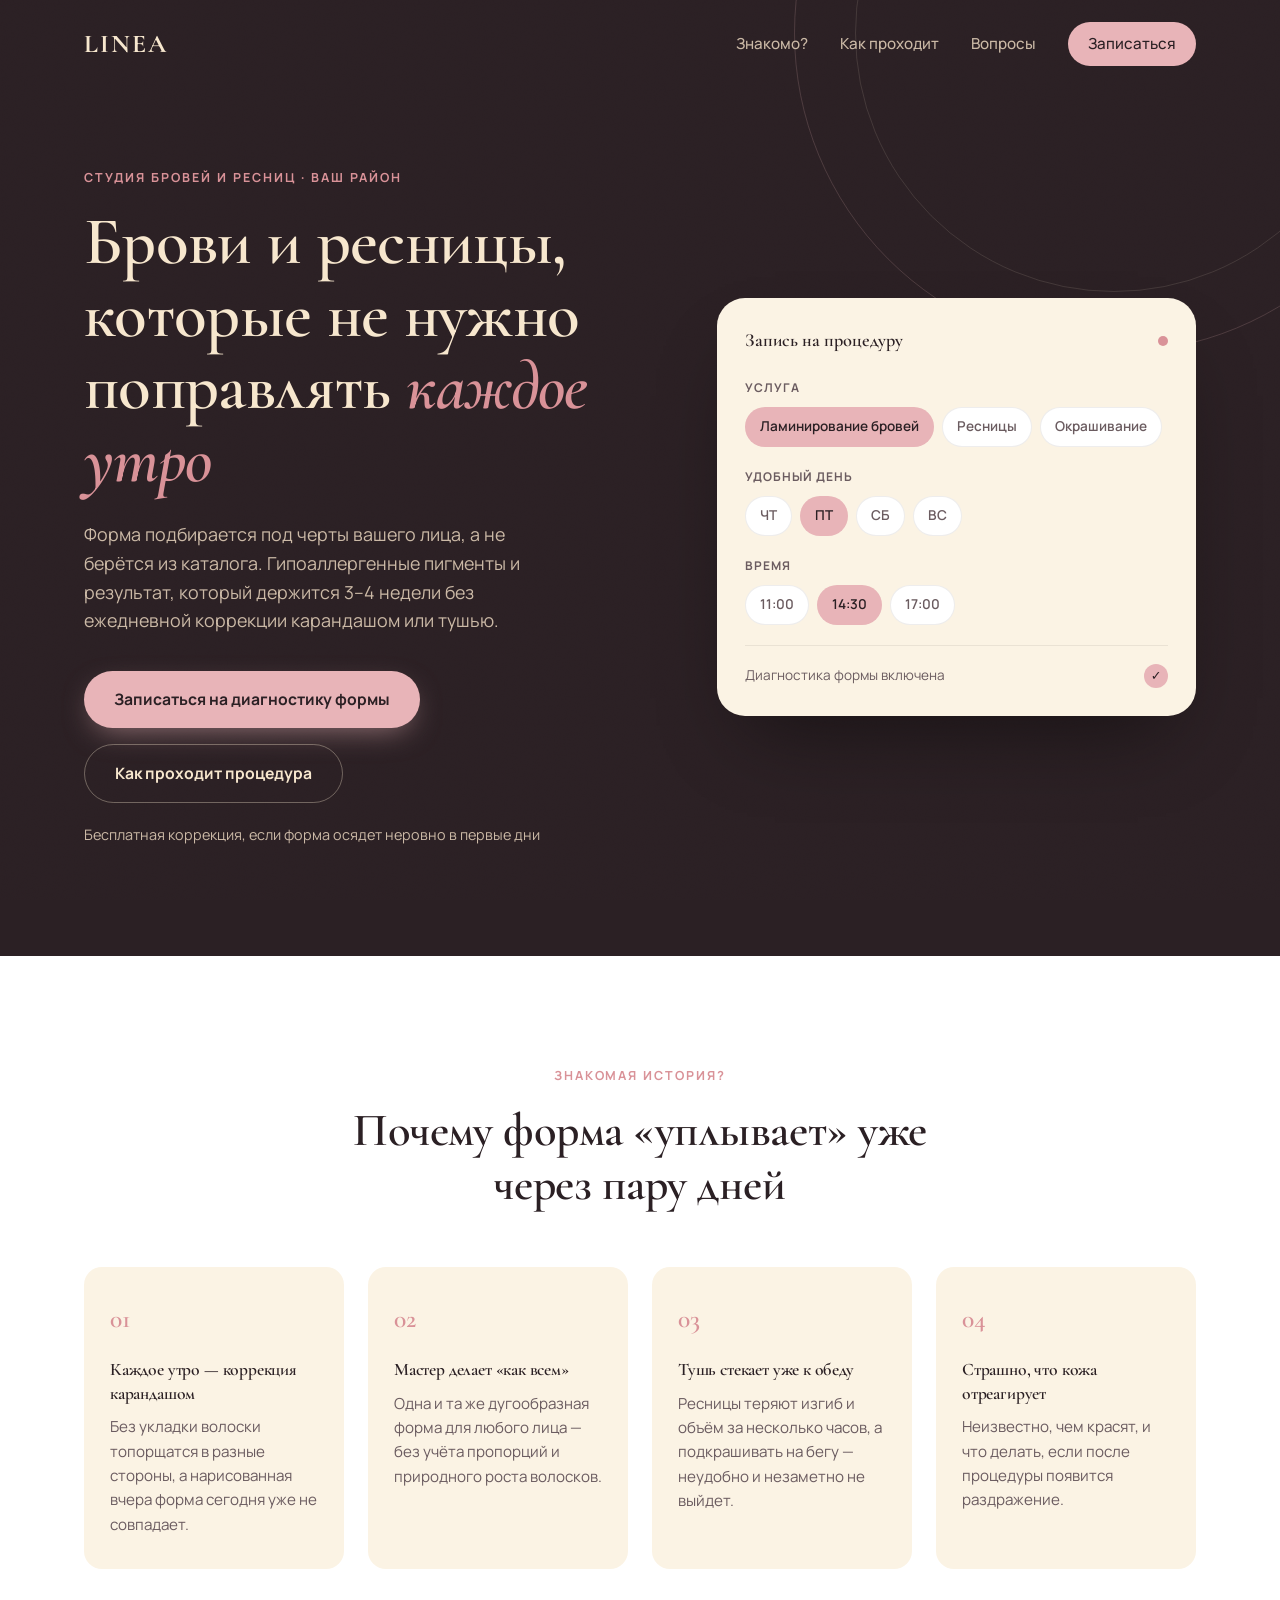
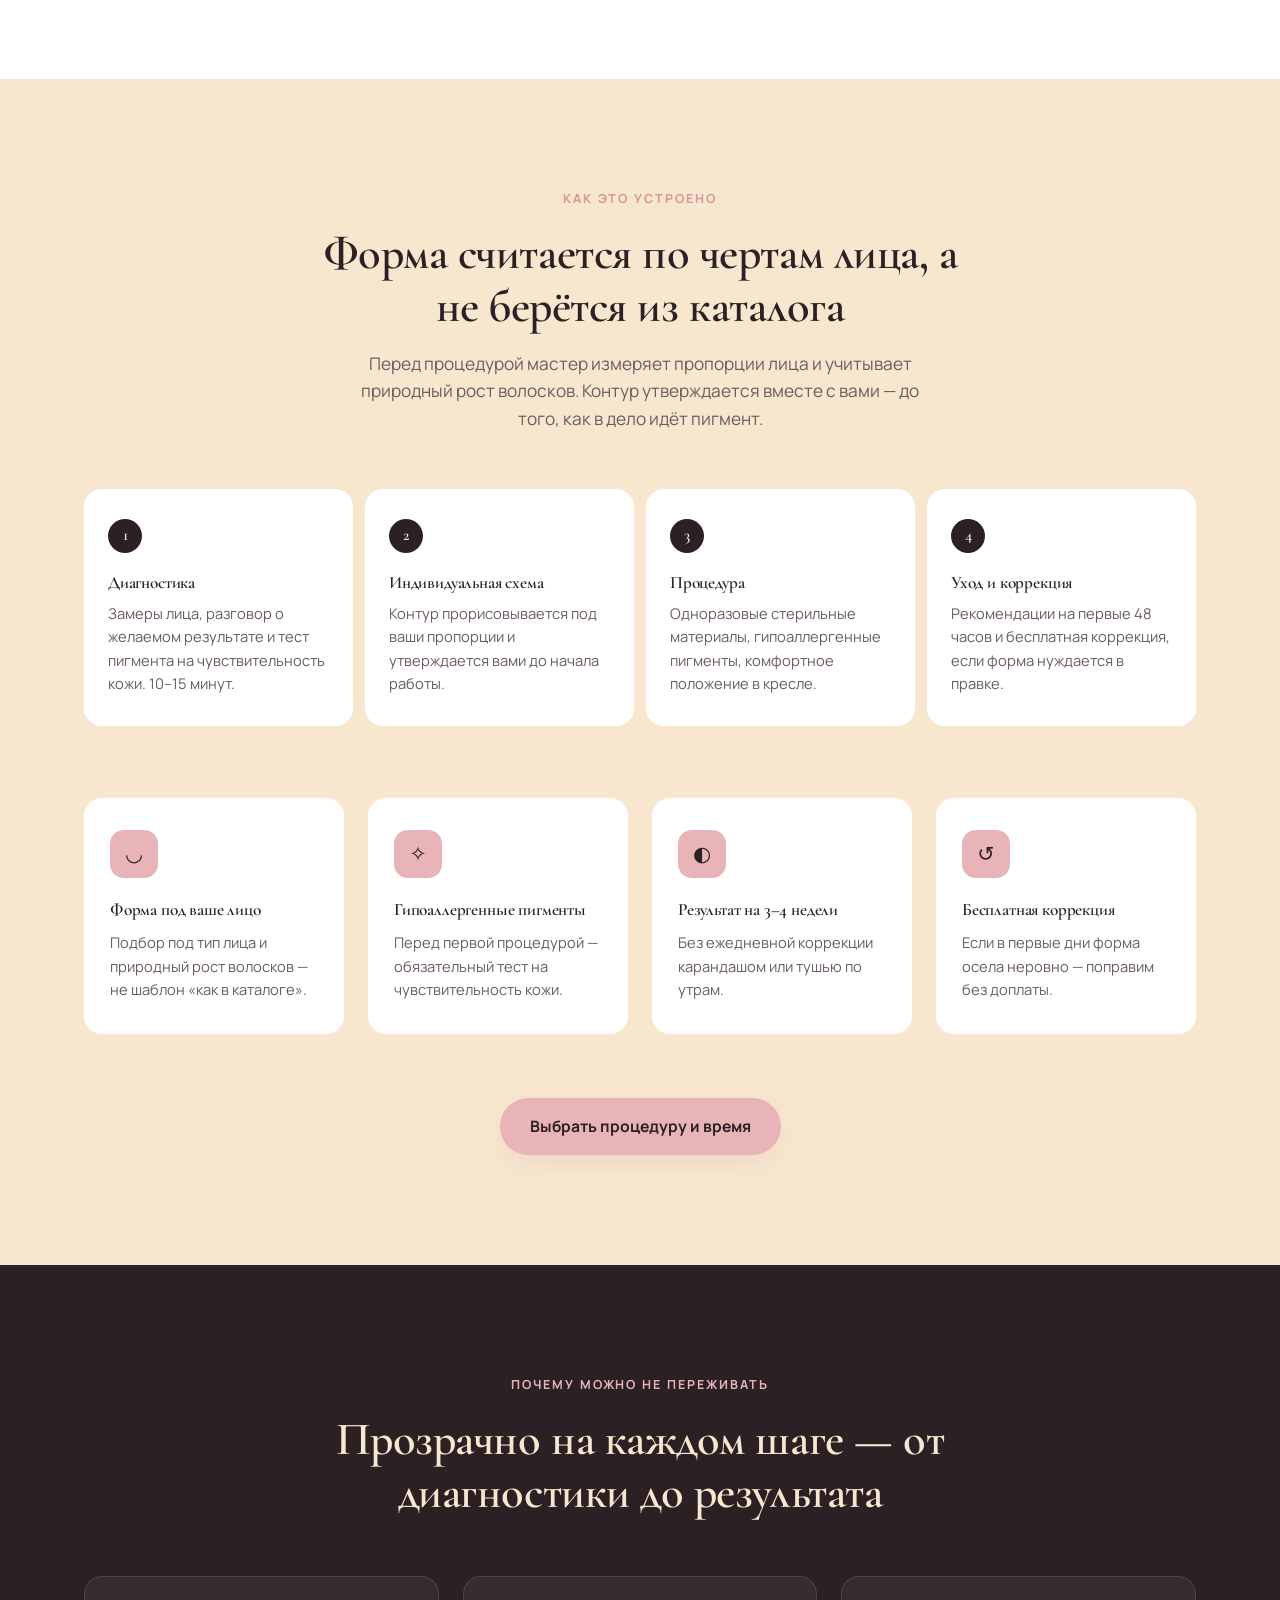
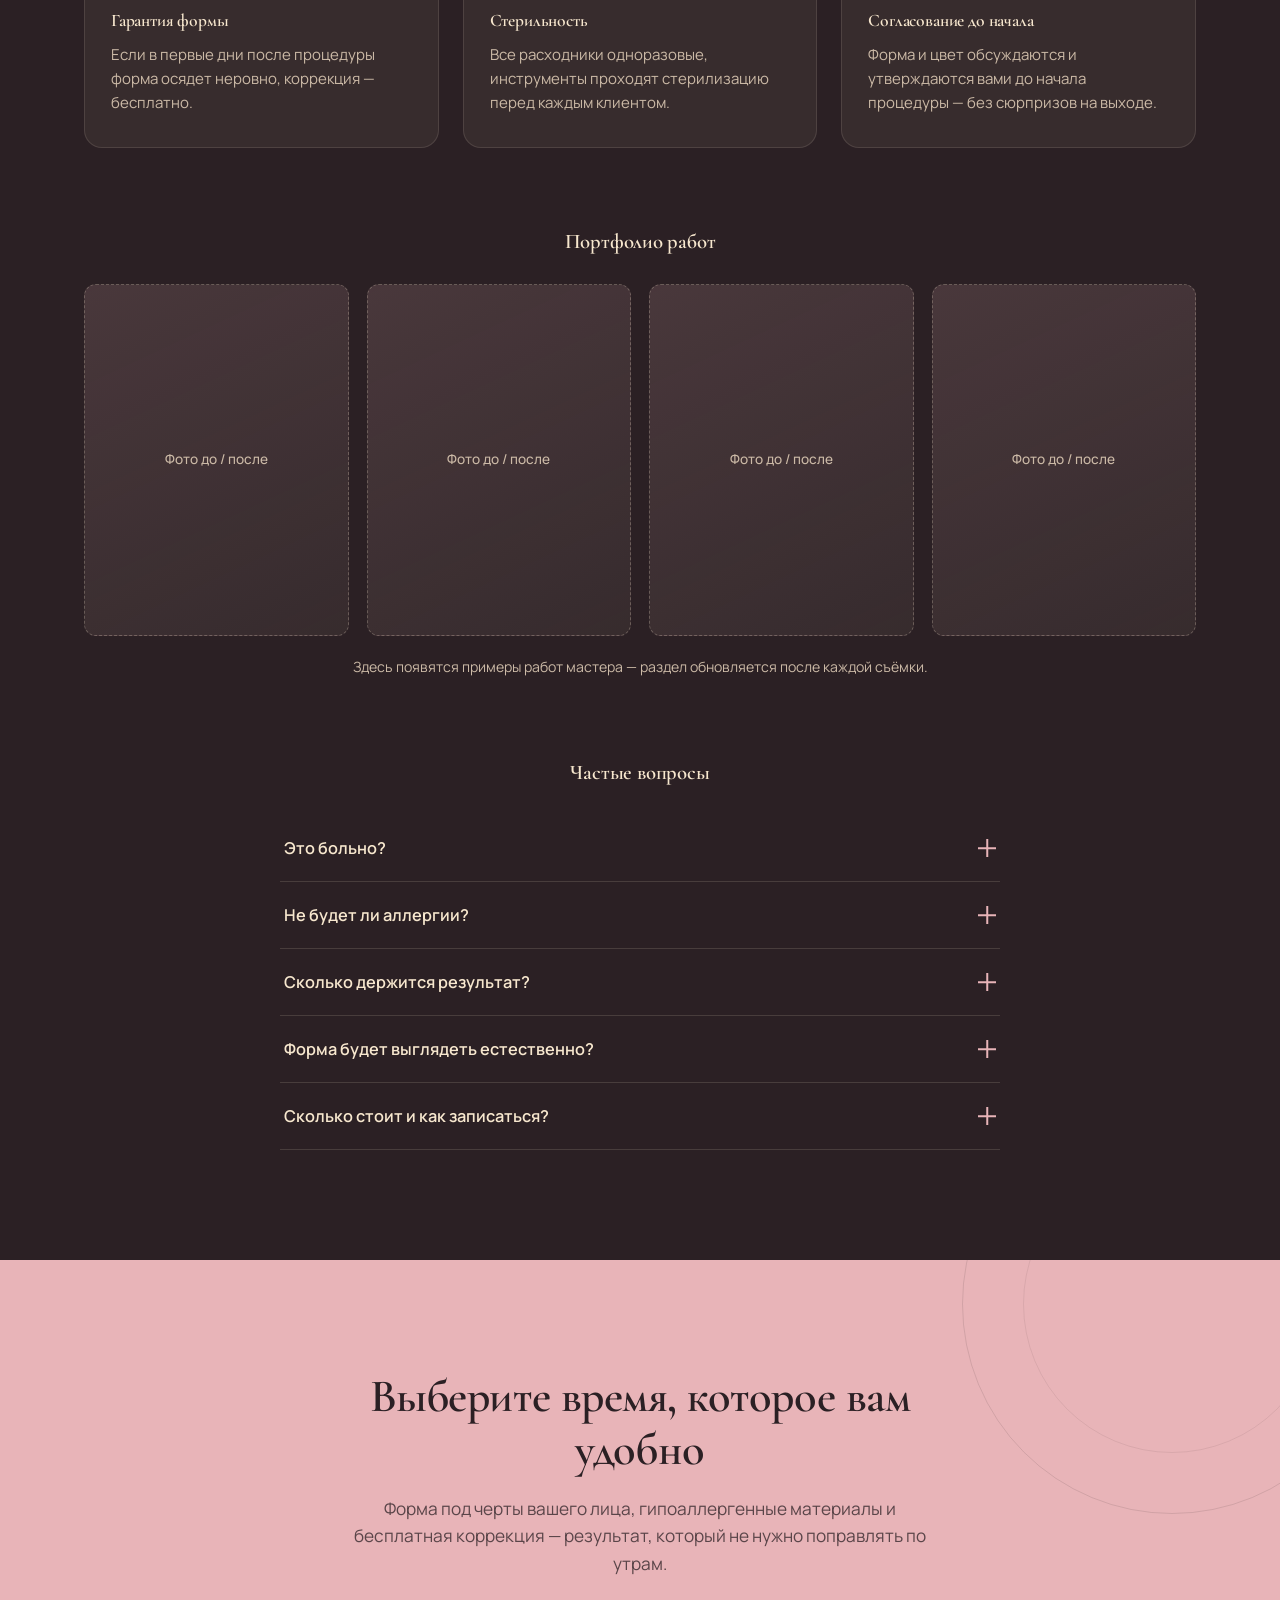
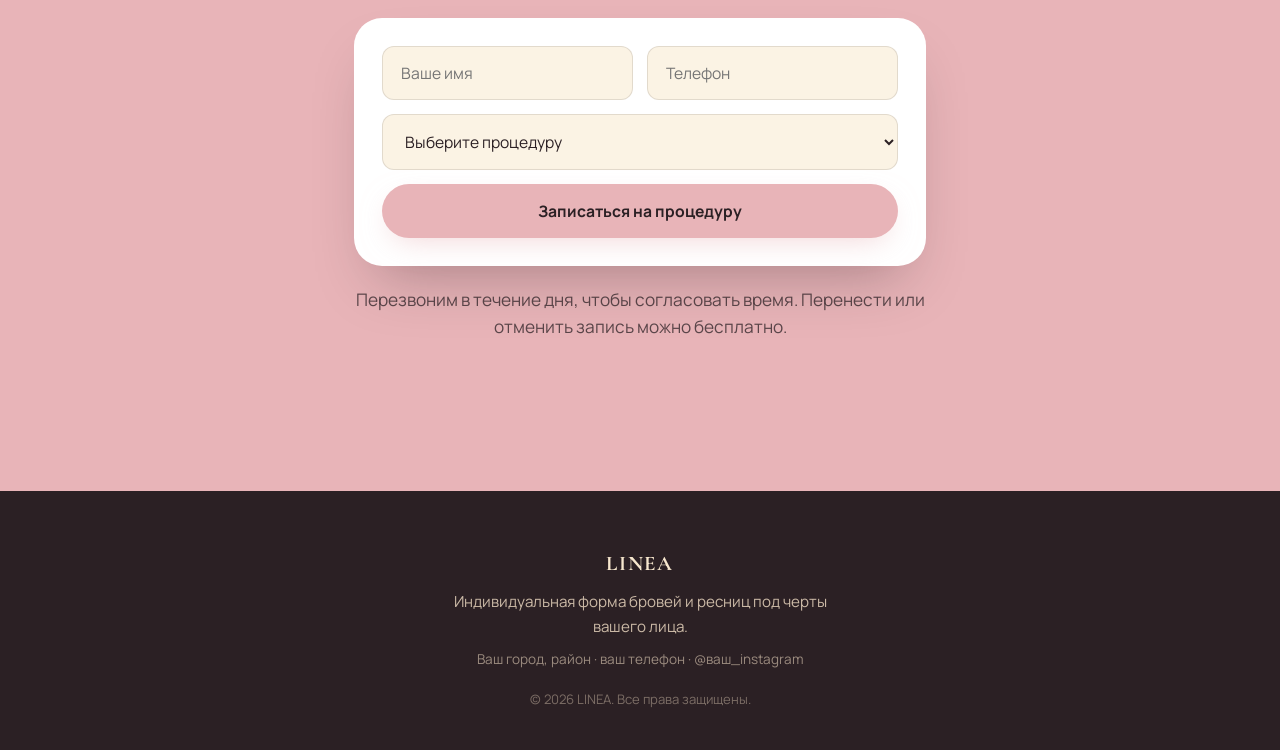
==== beauty-salon-landing/index.html @ 04c22468 "Add beauty salon (brows & lashes) landing page — LINEA Продающий одностраничник для студии оформлени" ====
<!DOCTYPE html>
<html lang="ru">
<head>
<meta charset="UTF-8">
<meta name="viewport" content="width=device-width, initial-scale=1.0">
<title>LINEA — студия бровей и ресниц</title>
<meta name="description" content="Индивидуальная форма бровей и ресниц под черты вашего лица. Гипоаллергенные пигменты, результат на 3–4 недели, бесплатная коррекция. Запись онлайн.">
<link rel="preconnect" href="https://fonts.googleapis.com">
<link rel="preconnect" href="https://fonts.gstatic.com" crossorigin>
<link href="https://fonts.googleapis.com/css2?family=Cormorant+Garamond:ital,wght@0,500;0,600;0,700;1,500&family=Manrope:wght@400;500;600;700;800&display=swap" rel="stylesheet">
<link rel="stylesheet" href="style.css">
</head>
<body>

<div class="grain" aria-hidden="true"></div>

<header class="site-header" id="top">
  <div class="container header-inner">
    <a href="#top" class="logo">LINEA</a>

    <nav class="main-nav" id="main-nav">
      <a href="#problem">Знакомо?</a>
      <a href="#solution">Как проходит</a>
      <a href="#trust">Вопросы</a>
      <a href="#cta" class="nav-cta">Записаться</a>
    </nav>

    <button class="burger" id="burger" aria-label="Открыть меню" aria-expanded="false">
      <span></span><span></span><span></span>
    </button>
  </div>
</header>

<main>

  <!-- ============ HERO ============ -->
  <section class="hero">
    <div class="hero-arc" aria-hidden="true"></div>

    <div class="container hero-inner">
      <div class="hero-copy reveal">
        <p class="kicker">Студия бровей и ресниц · ваш район</p>
        <h1>
          Брови и ресницы, которые не нужно<br class="hide-mobile">
          поправлять <span class="text-accent">каждое утро</span>
        </h1>
        <p class="hero-sub">
          Форма подбирается под черты вашего лица, а не берётся из каталога.
          Гипоаллергенные пигменты и результат, который держится 3–4 недели
          без ежедневной коррекции карандашом или тушью.
        </p>

        <div class="hero-actions">
          <a href="#cta" class="btn btn-primary">Записаться на диагностику формы</a>
          <a href="#solution" class="btn btn-ghost">Как проходит процедура</a>
        </div>

        <p class="hero-micro">Бесплатная коррекция, если форма осядет неровно в первые дни</p>
      </div>

      <div class="hero-visual reveal" style="--delay:120ms">
        <div class="booking-card">
          <div class="booking-card__head">
            <span class="booking-card__title">Запись на процедуру</span>
            <span class="booking-dot" aria-hidden="true"></span>
          </div>

          <div class="booking-field">
            <span class="booking-field__label">Услуга</span>
            <div class="booking-chips">
              <span class="chip chip--active">Ламинирование бровей</span>
              <span class="chip">Ресницы</span>
              <span class="chip">Окрашивание</span>
            </div>
          </div>

          <div class="booking-field">
            <span class="booking-field__label">Удобный день</span>
            <div class="booking-days">
              <span class="day">ЧТ</span>
              <span class="day day--active">ПТ</span>
              <span class="day">СБ</span>
              <span class="day">ВС</span>
            </div>
          </div>

          <div class="booking-field">
            <span class="booking-field__label">Время</span>
            <div class="booking-slots">
              <span class="slot">11:00</span>
              <span class="slot slot--active">14:30</span>
              <span class="slot">17:00</span>
            </div>
          </div>

          <div class="booking-card__footer">
            <span>Диагностика формы включена</span>
            <span class="booking-check">✓</span>
          </div>
        </div>
      </div>
    </div>
  </section>

  <!-- ============ PROBLEM ============ -->
  <section class="problem" id="problem">
    <div class="container">
      <p class="kicker kicker--center reveal">Знакомая история?</p>
      <h2 class="section-title section-title--center reveal">Почему форма «уплывает» уже через пару дней</h2>

      <div class="problem-grid">
        <article class="problem-card reveal">
          <span class="problem-num">01</span>
          <h3>Каждое утро — коррекция карандашом</h3>
          <p>Без укладки волоски топорщатся в разные стороны, а нарисованная вчера форма сегодня уже не совпадает.</p>
        </article>

        <article class="problem-card reveal" style="--delay:80ms">
          <span class="problem-num">02</span>
          <h3>Мастер делает «как всем»</h3>
          <p>Одна и та же дугообразная форма для любого лица — без учёта пропорций и природного роста волосков.</p>
        </article>

        <article class="problem-card reveal" style="--delay:160ms">
          <span class="problem-num">03</span>
          <h3>Тушь стекает уже к обеду</h3>
          <p>Ресницы теряют изгиб и объём за несколько часов, а подкрашивать на бегу — неудобно и незаметно не выйдет.</p>
        </article>

        <article class="problem-card reveal" style="--delay:240ms">
          <span class="problem-num">04</span>
          <h3>Страшно, что кожа отреагирует</h3>
          <p>Неизвестно, чем красят, и что делать, если после процедуры появится раздражение.</p>
        </article>
      </div>
    </div>
  </section>

  <!-- ============ SOLUTION ============ -->
  <section class="solution" id="solution">
    <div class="container">
      <p class="kicker kicker--center reveal">Как это устроено</p>
      <h2 class="section-title section-title--center reveal">Форма считается по чертам лица, а не берётся из каталога</h2>
      <p class="section-sub section-sub--center reveal">
        Перед процедурой мастер измеряет пропорции лица и учитывает природный рост волосков.
        Контур утверждается вместе с вами — до того, как в дело идёт пигмент.
      </p>

      <div class="steps reveal">
        <div class="step">
          <div class="step-num">1</div>
          <h3>Диагностика</h3>
          <p>Замеры лица, разговор о желаемом результате и тест пигмента на чувствительность кожи. 10–15 минут.</p>
        </div>
        <div class="step-line" aria-hidden="true"></div>
        <div class="step">
          <div class="step-num">2</div>
          <h3>Индивидуальная схема</h3>
          <p>Контур прорисовывается под ваши пропорции и утверждается вами до начала работы.</p>
        </div>
        <div class="step-line" aria-hidden="true"></div>
        <div class="step">
          <div class="step-num">3</div>
          <h3>Процедура</h3>
          <p>Одноразовые стерильные материалы, гипоаллергенные пигменты, комфортное положение в кресле.</p>
        </div>
        <div class="step-line" aria-hidden="true"></div>
        <div class="step">
          <div class="step-num">4</div>
          <h3>Уход и коррекция</h3>
          <p>Рекомендации на первые 48 часов и бесплатная коррекция, если форма нуждается в правке.</p>
        </div>
      </div>

      <div class="features">
        <article class="feature-card reveal">
          <div class="feature-icon" aria-hidden="true">◡</div>
          <h3>Форма под ваше лицо</h3>
          <p>Подбор под тип лица и природный рост волосков — не шаблон «как в каталоге».</p>
        </article>
        <article class="feature-card reveal" style="--delay:80ms">
          <div class="feature-icon" aria-hidden="true">✧</div>
          <h3>Гипоаллергенные пигменты</h3>
          <p>Перед первой процедурой — обязательный тест на чувствительность кожи.</p>
        </article>
        <article class="feature-card reveal" style="--delay:160ms">
          <div class="feature-icon" aria-hidden="true">◐</div>
          <h3>Результат на 3–4 недели</h3>
          <p>Без ежедневной коррекции карандашом или тушью по утрам.</p>
        </article>
        <article class="feature-card reveal" style="--delay:240ms">
          <div class="feature-icon" aria-hidden="true">↺</div>
          <h3>Бесплатная коррекция</h3>
          <p>Если в первые дни форма осела неровно — поправим без доплаты.</p>
        </article>
      </div>

      <div class="section-cta reveal">
        <a href="#cta" class="btn btn-primary">Выбрать процедуру и время</a>
      </div>
    </div>
  </section>

  <!-- ============ TRUST ============ -->
  <section class="trust" id="trust">
    <div class="container">
      <p class="kicker kicker--center reveal">Почему можно не переживать</p>
      <h2 class="section-title section-title--center reveal">Прозрачно на каждом шаге — от диагностики до результата</h2>

      <div class="principles">
        <article class="principle-card reveal">
          <h3>Гарантия формы</h3>
          <p>Если в первые дни после процедуры форма осядет неровно, коррекция — бесплатно.</p>
        </article>
        <article class="principle-card reveal" style="--delay:80ms">
          <h3>Стерильность</h3>
          <p>Все расходники одноразовые, инструменты проходят стерилизацию перед каждым клиентом.</p>
        </article>
        <article class="principle-card reveal" style="--delay:160ms">
          <h3>Согласование до начала</h3>
          <p>Форма и цвет обсуждаются и утверждаются вами до начала процедуры — без сюрпризов на выходе.</p>
        </article>
      </div>

      <div class="portfolio reveal">
        <h3 class="portfolio-title">Портфолио работ</h3>
        <div class="portfolio-grid">
          <div class="portfolio-item"><span>Фото до / после</span></div>
          <div class="portfolio-item"><span>Фото до / после</span></div>
          <div class="portfolio-item"><span>Фото до / после</span></div>
          <div class="portfolio-item"><span>Фото до / после</span></div>
        </div>
        <p class="portfolio-note">Здесь появятся примеры работ мастера — раздел обновляется после каждой съёмки.</p>
      </div>

      <div class="faq reveal">
        <h3 class="faq-title">Частые вопросы</h3>

        <div class="faq-item">
          <button class="faq-question" aria-expanded="false">
            Это больно?
            <span class="faq-toggle" aria-hidden="true"></span>
          </button>
          <div class="faq-answer">
            <p>Нет. Окрашивание и ламинирование не требуют проколов кожи — ощущается разве что лёгкое тепло состава на несколько минут.</p>
          </div>
        </div>

        <div class="faq-item">
          <button class="faq-question" aria-expanded="false">
            Не будет ли аллергии?
            <span class="faq-toggle" aria-hidden="true"></span>
          </button>
          <div class="faq-answer">
            <p>Перед первой процедурой мастер обязательно проводит тест состава на небольшом участке кожи, чтобы исключить реакцию.</p>
          </div>
        </div>

        <div class="faq-item">
          <button class="faq-question" aria-expanded="false">
            Сколько держится результат?
            <span class="faq-toggle" aria-hidden="true"></span>
          </button>
          <div class="faq-answer">
            <p>Окрашивание и ламинирование бровей или ресниц держатся 3–4 недели. Для наращивания ресниц срок обсуждается индивидуально на диагностике.</p>
          </div>
        </div>

        <div class="faq-item">
          <button class="faq-question" aria-expanded="false">
            Форма будет выглядеть естественно?
            <span class="faq-toggle" aria-hidden="true"></span>
          </button>
          <div class="faq-answer">
            <p>Да. Форма и цвет подбираются под ваши природные черты лица и рост волосков, а не по шаблону.</p>
          </div>
        </div>

        <div class="faq-item">
          <button class="faq-question" aria-expanded="false">
            Сколько стоит и как записаться?
            <span class="faq-toggle" aria-hidden="true"></span>
          </button>
          <div class="faq-answer">
            <p>Стоимость зависит от выбранной процедуры и уточняется на диагностике. Записаться можно онлайн за минуту — форма ниже.</p>
          </div>
        </div>
      </div>
    </div>
  </section>

  <!-- ============ FINAL CTA ============ -->
  <section class="final-cta" id="cta">
    <div class="hero-arc hero-arc--small" aria-hidden="true"></div>
    <div class="container final-cta__inner reveal">
      <h2>Выберите время, которое вам удобно</h2>
      <p>Форма под черты вашего лица, гипоаллергенные материалы и бесплатная коррекция — результат, который не нужно поправлять по утрам.</p>

      <form class="cta-form" id="cta-form">
        <div class="cta-form__row">
          <div class="cta-form__field">
            <label for="cta-name" class="visually-hidden">Имя</label>
            <input type="text" id="cta-name" name="name" placeholder="Ваше имя" required autocomplete="name">
          </div>
          <div class="cta-form__field">
            <label for="cta-phone" class="visually-hidden">Телефон</label>
            <input type="tel" id="cta-phone" name="phone" placeholder="Телефон" required autocomplete="tel">
          </div>
        </div>
        <div class="cta-form__field">
          <label for="cta-service" class="visually-hidden">Процедура</label>
          <select id="cta-service" name="service" required>
            <option value="" disabled selected>Выберите процедуру</option>
            <option value="brows-shape">Оформление и окрашивание бровей</option>
            <option value="brows-lam">Ламинирование бровей</option>
            <option value="lashes-lam">Ламинирование ресниц</option>
            <option value="lashes-ext">Наращивание ресниц</option>
          </select>
        </div>
        <button type="submit" class="btn btn-primary btn-block">Записаться на процедуру</button>
      </form>
      <p class="cta-note" id="cta-note">Перезвоним в течение дня, чтобы согласовать время. Перенести или отменить запись можно бесплатно.</p>
    </div>
  </section>

</main>

<footer class="site-footer">
  <div class="container footer-inner">
    <a href="#top" class="logo logo--small">LINEA</a>
    <p class="footer-tagline">Индивидуальная форма бровей и ресниц под черты вашего лица.</p>
    <p class="footer-contacts">Ваш город, район · ваш телефон · @ваш_instagram</p>
    <p class="footer-copy">© 2026 LINEA. Все права защищены.</p>
  </div>
</footer>

<script src="script.js"></script>
</body>
</html>
---- beauty-salon-landing/style.css ----
/* ==========================================================================
   LINEA — студия бровей и ресниц. Landing page styles.
   ========================================================================== */

:root {
  --choc: #2B2024;
  --choc-soft: #3a2c31;
  --beige: #F7E7CE;
  --beige-soft: #fbf3e4;
  --pink: #E8B4B8;
  --pink-deep: #d99298;
  --white: #FFFFFF;

  --text-on-dark: #F7E7CE;
  --text-on-dark-dim: #cbb9a6;
  --text-on-light: #2B2024;
  --text-on-light-dim: #6b5c60;

  --font-display: 'Cormorant Garamond', 'Georgia', serif;
  --font-body: 'Manrope', system-ui, sans-serif;

  --container: 1160px;
  --radius-lg: 28px;
  --radius-md: 18px;
  --radius-sm: 12px;

  --ease: cubic-bezier(0.16, 1, 0.3, 1);
}

* { box-sizing: border-box; }

html { scroll-behavior: smooth; }

body {
  margin: 0;
  background: var(--white);
  color: var(--text-on-light);
  font-family: var(--font-body);
  line-height: 1.6;
  -webkit-font-smoothing: antialiased;
  overflow-x: hidden;
}

img { max-width: 100%; display: block; }

.container {
  max-width: var(--container);
  margin: 0 auto;
  padding: 0 24px;
}

.visually-hidden {
  position: absolute;
  width: 1px; height: 1px;
  overflow: hidden;
  clip: rect(0 0 0 0);
  white-space: nowrap;
}

.hide-mobile { display: inline; }

.grain {
  position: fixed;
  inset: 0;
  pointer-events: none;
  z-index: 1;
  opacity: 0.03;
  mix-blend-mode: overlay;
  background-image: url("data:image/svg+xml,%3Csvg xmlns='http://www.w3.org/2000/svg' width='120' height='120'%3E%3Cfilter id='n'%3E%3CfeTurbulence type='fractalNoise' baseFrequency='0.9' numOctaves='2' stitchTiles='stitch'/%3E%3C/filter%3E%3Crect width='100%25' height='100%25' filter='url(%23n)'/%3E%3C/svg%3E");
}

/* ---------- typography ---------- */

h1, h2, h3 {
  font-family: var(--font-display);
  font-weight: 600;
  letter-spacing: -0.01em;
  margin: 0;
}

h1 { font-size: clamp(2.6rem, 5.4vw, 4.2rem); line-height: 1.08; font-weight: 600; }
h2 { font-size: clamp(2rem, 3.8vw, 2.9rem); line-height: 1.15; }
h3 { font-size: 1.3rem; line-height: 1.35; font-weight: 600; }

p { margin: 0; }

.text-accent { color: var(--pink-deep); font-style: italic; }

.kicker {
  font-family: var(--font-body);
  font-size: 0.78rem;
  font-weight: 700;
  letter-spacing: 0.16em;
  text-transform: uppercase;
  color: var(--pink-deep);
  margin: 0 0 18px;
}

.kicker--center { text-align: center; }

.section-title {
  max-width: 720px;
  margin-bottom: 16px;
}

.section-title--center { max-width: 680px; margin-left: auto; margin-right: auto; text-align: center; }

.section-sub {
  max-width: 600px;
  font-size: 1.08rem;
  color: var(--text-on-light-dim);
  margin-bottom: 56px;
}

.section-sub--center { margin-left: auto; margin-right: auto; text-align: center; }

/* ---------- buttons ---------- */

.btn {
  display: inline-flex;
  align-items: center;
  justify-content: center;
  gap: 8px;
  padding: 16px 30px;
  border-radius: 999px;
  font-family: var(--font-body);
  font-weight: 700;
  font-size: 0.98rem;
  text-decoration: none;
  border: none;
  cursor: pointer;
  transition: transform 0.25s var(--ease), box-shadow 0.25s var(--ease), background 0.25s var(--ease);
}

.btn-primary {
  background: var(--pink);
  color: var(--choc);
  box-shadow: 0 10px 30px -10px rgba(232, 180, 184, 0.6);
}

.btn-primary:hover {
  background: var(--pink-deep);
  transform: translateY(-2px);
  box-shadow: 0 16px 34px -12px rgba(232, 180, 184, 0.75);
}

.btn-ghost {
  background: transparent;
  color: var(--text-on-dark);
  border: 1.5px solid rgba(247, 231, 206, 0.35);
}

.btn-ghost:hover {
  border-color: rgba(247, 231, 206, 0.7);
  transform: translateY(-2px);
}

.btn-block { width: 100%; }

/* ---------- header ---------- */

.site-header {
  position: fixed;
  top: 0; left: 0; right: 0;
  z-index: 50;
  padding: 22px 0;
  transition: background 0.3s var(--ease), padding 0.3s var(--ease), box-shadow 0.3s var(--ease);
}

.site-header.is-scrolled {
  padding: 14px 0;
  background: rgba(43, 32, 36, 0.92);
  backdrop-filter: blur(10px);
  box-shadow: 0 8px 24px -12px rgba(0,0,0,0.35);
}

.header-inner {
  display: flex;
  align-items: center;
  justify-content: space-between;
}

.logo {
  font-family: var(--font-display);
  font-size: 1.6rem;
  font-weight: 700;
  letter-spacing: 0.08em;
  color: var(--text-on-dark);
  text-decoration: none;
}

.logo--small { color: var(--text-on-dark); font-size: 1.3rem; }

.main-nav {
  display: flex;
  align-items: center;
  gap: 32px;
}

.main-nav a {
  color: var(--text-on-dark-dim);
  text-decoration: none;
  font-size: 0.95rem;
  font-weight: 500;
  transition: color 0.2s var(--ease);
}

.main-nav a:hover { color: var(--text-on-dark); }

.nav-cta {
  padding: 10px 20px;
  border-radius: 999px;
  background: var(--pink);
  color: var(--choc) !important;
  font-weight: 700;
}

.nav-cta:hover { background: var(--pink-deep); }

.burger {
  display: none;
  flex-direction: column;
  gap: 5px;
  background: none;
  border: none;
  cursor: pointer;
  padding: 8px;
}

.burger span {
  width: 22px;
  height: 2px;
  background: var(--text-on-dark);
  transition: transform 0.25s var(--ease), opacity 0.25s var(--ease);
}

/* ---------- hero ---------- */

.hero {
  position: relative;
  background: var(--choc);
  color: var(--text-on-dark);
  padding: 168px 0 110px;
  overflow: hidden;
}

.hero-arc {
  position: absolute;
  top: -30%;
  right: -12%;
  width: 640px;
  height: 640px;
  border-radius: 50%;
  border: 1px solid rgba(232, 180, 184, 0.18);
  pointer-events: none;
}

.hero-arc::before {
  content: '';
  position: absolute;
  inset: 60px;
  border-radius: 50%;
  border: 1px solid rgba(247, 231, 206, 0.12);
}

.hero-arc--small {
  width: 420px;
  height: 420px;
  top: -20%;
  right: -8%;
}

.hero-inner {
  display: grid;
  grid-template-columns: 1.1fr 0.9fr;
  gap: 48px;
  align-items: center;
  position: relative;
  z-index: 2;
}

.hero-sub {
  margin: 24px 0 36px;
  font-size: 1.12rem;
  color: var(--text-on-dark-dim);
  max-width: 480px;
}

.hero-actions {
  display: flex;
  flex-wrap: wrap;
  gap: 16px;
  margin-bottom: 20px;
}

.hero-micro {
  font-size: 0.9rem;
  color: var(--text-on-dark-dim);
}

/* booking card mock */

.booking-card {
  background: var(--beige-soft);
  border-radius: var(--radius-lg);
  padding: 28px;
  box-shadow: 0 40px 80px -30px rgba(0,0,0,0.45);
  color: var(--text-on-light);
}

.booking-card__head {
  display: flex;
  align-items: center;
  justify-content: space-between;
  margin-bottom: 22px;
}

.booking-card__title {
  font-family: var(--font-display);
  font-size: 1.15rem;
  font-weight: 600;
}

.booking-dot {
  width: 10px;
  height: 10px;
  border-radius: 50%;
  background: var(--pink-deep);
}

.booking-field { margin-bottom: 20px; }
.booking-field:last-of-type { margin-bottom: 24px; }

.booking-field__label {
  display: block;
  font-size: 0.75rem;
  font-weight: 700;
  letter-spacing: 0.08em;
  text-transform: uppercase;
  color: var(--text-on-light-dim);
  margin-bottom: 10px;
}

.booking-chips, .booking-days, .booking-slots {
  display: flex;
  gap: 8px;
  flex-wrap: wrap;
}

.chip, .day, .slot {
  padding: 8px 14px;
  border-radius: 999px;
  background: var(--white);
  font-size: 0.85rem;
  font-weight: 600;
  color: var(--text-on-light-dim);
  border: 1px solid rgba(43,32,36,0.08);
}

.chip--active, .day--active, .slot--active {
  background: var(--pink);
  color: var(--choc);
  border-color: transparent;
}

.day, .slot { min-width: 46px; text-align: center; }

.booking-card__footer {
  display: flex;
  align-items: center;
  justify-content: space-between;
  padding-top: 18px;
  border-top: 1px solid rgba(43,32,36,0.08);
  font-size: 0.85rem;
  color: var(--text-on-light-dim);
}

.booking-check {
  width: 24px;
  height: 24px;
  border-radius: 50%;
  background: var(--pink);
  color: var(--choc);
  display: inline-flex;
  align-items: center;
  justify-content: center;
  font-size: 0.8rem;
  font-weight: 700;
}

/* ---------- problem ---------- */

.problem {
  background: var(--white);
  padding: 110px 0;
}

.problem-grid {
  display: grid;
  grid-template-columns: repeat(4, 1fr);
  gap: 24px;
  margin-top: 56px;
}

.problem-card {
  background: var(--beige-soft);
  border-radius: var(--radius-md);
  padding: 32px 26px;
}

.problem-num {
  display: block;
  font-family: var(--font-display);
  font-size: 1.6rem;
  font-weight: 600;
  color: var(--pink-deep);
  margin-bottom: 18px;
}

.problem-card h3 { margin-bottom: 10px; font-size: 1.1rem; }
.problem-card p { color: var(--text-on-light-dim); font-size: 0.95rem; }

/* ---------- solution ---------- */

.solution {
  background: var(--beige);
  padding: 110px 0;
}

.steps {
  display: grid;
  grid-template-columns: repeat(4, 1fr);
  gap: 12px;
  margin: 56px 0 72px;
  position: relative;
}

.step {
  background: var(--white);
  border-radius: var(--radius-md);
  padding: 30px 24px;
  position: relative;
}

.step-num {
  width: 34px;
  height: 34px;
  border-radius: 50%;
  background: var(--choc);
  color: var(--beige);
  display: inline-flex;
  align-items: center;
  justify-content: center;
  font-family: var(--font-display);
  font-weight: 600;
  font-size: 1rem;
  margin-bottom: 18px;
}

.step h3 { margin-bottom: 8px; font-size: 1.08rem; }
.step p { color: var(--text-on-light-dim); font-size: 0.92rem; }

.step-line { display: none; }

.features {
  display: grid;
  grid-template-columns: repeat(4, 1fr);
  gap: 24px;
}

.feature-card {
  background: var(--white);
  border-radius: var(--radius-md);
  padding: 32px 26px;
  transition: transform 0.25s var(--ease), box-shadow 0.25s var(--ease);
}

.feature-card:hover {
  transform: translateY(-4px);
  box-shadow: 0 20px 40px -20px rgba(43,32,36,0.25);
}

.feature-icon {
  width: 48px;
  height: 48px;
  border-radius: 14px;
  background: var(--pink);
  color: var(--choc);
  display: flex;
  align-items: center;
  justify-content: center;
  font-size: 1.3rem;
  margin-bottom: 20px;
}

.feature-card h3 { margin-bottom: 10px; font-size: 1.08rem; }
.feature-card p { color: var(--text-on-light-dim); font-size: 0.92rem; }

.section-cta {
  text-align: center;
  margin-top: 64px;
}

/* ---------- trust ---------- */

.trust {
  background: var(--choc);
  color: var(--text-on-dark);
  padding: 110px 0;
}

.trust .kicker { color: var(--pink); }
.trust .section-title { color: var(--text-on-dark); }

.principles {
  display: grid;
  grid-template-columns: repeat(3, 1fr);
  gap: 24px;
  margin: 56px 0 80px;
}

.principle-card {
  background: rgba(247, 231, 206, 0.06);
  border: 1px solid rgba(247, 231, 206, 0.12);
  border-radius: var(--radius-md);
  padding: 32px 26px;
}

.principle-card h3 { color: var(--beige); margin-bottom: 10px; font-size: 1.1rem; }
.principle-card p { color: var(--text-on-dark-dim); font-size: 0.94rem; }

.portfolio { margin-bottom: 80px; }

.portfolio-title {
  color: var(--beige);
  text-align: center;
  margin-bottom: 28px;
}

.portfolio-grid {
  display: grid;
  grid-template-columns: repeat(4, 1fr);
  gap: 18px;
}

.portfolio-item {
  aspect-ratio: 3 / 4;
  border-radius: var(--radius-sm);
  background: linear-gradient(155deg, rgba(232,180,184,0.16), rgba(247,231,206,0.06));
  border: 1px dashed rgba(247, 231, 206, 0.25);
  display: flex;
  align-items: center;
  justify-content: center;
  text-align: center;
  padding: 16px;
}

.portfolio-item span {
  font-size: 0.85rem;
  color: var(--text-on-dark-dim);
  font-weight: 500;
}

.portfolio-note {
  text-align: center;
  margin-top: 20px;
  font-size: 0.88rem;
  color: var(--text-on-dark-dim);
}

.faq-title {
  text-align: center;
  color: var(--beige);
  margin-bottom: 28px;
}

.faq { max-width: 720px; margin: 0 auto; }

.faq-item {
  border-bottom: 1px solid rgba(247, 231, 206, 0.14);
}

.faq-question {
  width: 100%;
  display: flex;
  align-items: center;
  justify-content: space-between;
  gap: 16px;
  background: none;
  border: none;
  color: var(--text-on-dark);
  font-family: var(--font-body);
  font-size: 1.02rem;
  font-weight: 600;
  text-align: left;
  padding: 22px 4px;
  cursor: pointer;
}

.faq-toggle {
  position: relative;
  width: 18px;
  height: 18px;
  flex-shrink: 0;
}

.faq-toggle::before, .faq-toggle::after {
  content: '';
  position: absolute;
  background: var(--pink);
  transition: transform 0.25s var(--ease);
}

.faq-toggle::before { width: 100%; height: 1.5px; top: 50%; left: 0; transform: translateY(-50%); }
.faq-toggle::after { width: 1.5px; height: 100%; left: 50%; top: 0; transform: translateX(-50%); }

.faq-question[aria-expanded="true"] .faq-toggle::after { transform: translateX(-50%) rotate(90deg); opacity: 0; }

.faq-answer {
  max-height: 0;
  overflow: hidden;
  transition: max-height 0.3s var(--ease);
}

.faq-answer p {
  padding: 0 4px 22px;
  color: var(--text-on-dark-dim);
  font-size: 0.96rem;
  max-width: 620px;
}

/* ---------- final cta ---------- */

.final-cta {
  position: relative;
  background: var(--pink);
  color: var(--choc);
  padding: 110px 0;
  overflow: hidden;
}

.final-cta .hero-arc {
  border-color: rgba(43, 32, 36, 0.12);
}

.final-cta .hero-arc::before {
  border-color: rgba(43, 32, 36, 0.08);
}

.final-cta__inner {
  position: relative;
  z-index: 2;
  max-width: 620px;
  margin: 0 auto;
  text-align: center;
}

.final-cta h2 { margin-bottom: 18px; }

.final-cta p {
  color: rgba(43, 32, 36, 0.75);
  font-size: 1.08rem;
  margin-bottom: 40px;
}

.cta-form {
  display: flex;
  flex-direction: column;
  gap: 14px;
  background: var(--white);
  border-radius: var(--radius-lg);
  padding: 28px;
  box-shadow: 0 30px 60px -24px rgba(43,32,36,0.35);
  text-align: left;
}

.cta-form__row {
  display: grid;
  grid-template-columns: 1fr 1fr;
  gap: 14px;
}

.cta-form input, .cta-form select {
  width: 100%;
  padding: 15px 18px;
  border-radius: var(--radius-sm);
  border: 1.5px solid rgba(43,32,36,0.12);
  background: var(--beige-soft);
  font-family: var(--font-body);
  font-size: 0.98rem;
  color: var(--text-on-light);
  transition: border-color 0.2s var(--ease);
}

.cta-form input:focus, .cta-form select:focus {
  outline: none;
  border-color: var(--pink-deep);
}

.cta-note {
  margin-top: 20px;
  font-size: 0.88rem;
  color: rgba(43, 32, 36, 0.65);
}

/* ---------- footer ---------- */

.site-footer {
  background: var(--choc);
  color: var(--text-on-dark-dim);
  padding: 56px 0 40px;
}

.footer-inner {
  text-align: center;
  display: flex;
  flex-direction: column;
  align-items: center;
  gap: 10px;
}

.footer-tagline { max-width: 380px; font-size: 0.95rem; }
.footer-contacts { font-size: 0.85rem; opacity: 0.7; }
.footer-copy { font-size: 0.82rem; opacity: 0.5; margin-top: 8px; }

/* ---------- reveal animation ---------- */

.reveal {
  opacity: 0;
  transform: translateY(24px);
  transition: opacity 0.7s var(--ease), transform 0.7s var(--ease);
  transition-delay: var(--delay, 0ms);
}

.reveal.is-visible {
  opacity: 1;
  transform: translateY(0);
}

/* ---------- responsive ---------- */

@media (max-width: 980px) {
  .hero-inner { grid-template-columns: 1fr; }
  .hero-visual { order: -1; }
  .problem-grid, .features, .steps { grid-template-columns: repeat(2, 1fr); }
  .principles { grid-template-columns: 1fr; }
  .portfolio-grid { grid-template-columns: repeat(2, 1fr); }
}

@media (max-width: 720px) {
  .hide-mobile { display: none; }

  .main-nav {
    position: fixed;
    top: 0; right: 0;
    height: 100vh;
    width: min(78vw, 320px);
    background: var(--choc);
    flex-direction: column;
    justify-content: center;
    align-items: flex-start;
    gap: 28px;
    padding: 40px;
    transform: translateX(100%);
    transition: transform 0.3s var(--ease);
    z-index: 40;
  }

  .main-nav.is-open { transform: translateX(0); }

  .burger { display: flex; }
  .burger.is-open span:nth-child(1) { transform: translateY(7px) rotate(45deg); }
  .burger.is-open span:nth-child(2) { opacity: 0; }
  .burger.is-open span:nth-child(3) { transform: translateY(-7px) rotate(-45deg); }

  .hero { padding: 140px 0 80px; }
  .problem, .solution, .trust, .final-cta { padding: 80px 0; }
  .problem-grid, .features, .steps, .portfolio-grid { grid-template-columns: 1fr; }
  .cta-form__row { grid-template-columns: 1fr; }
}
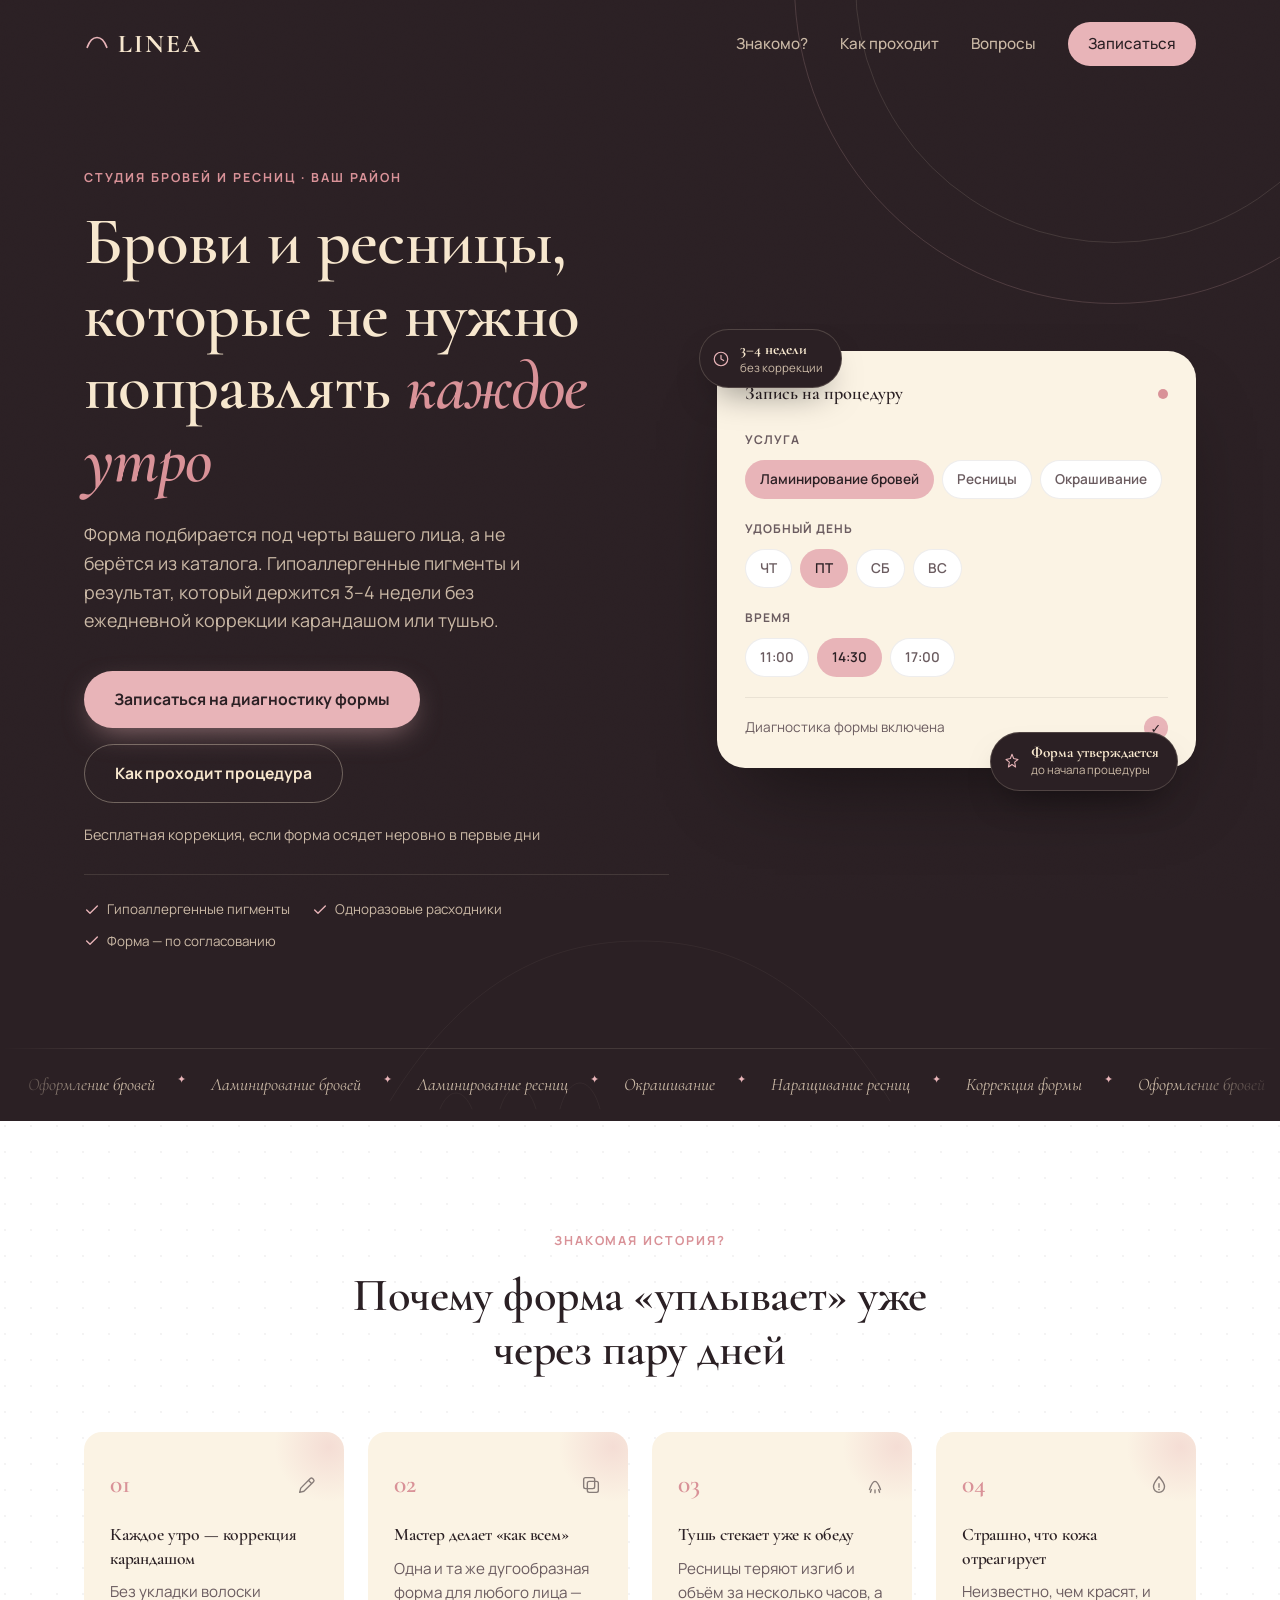
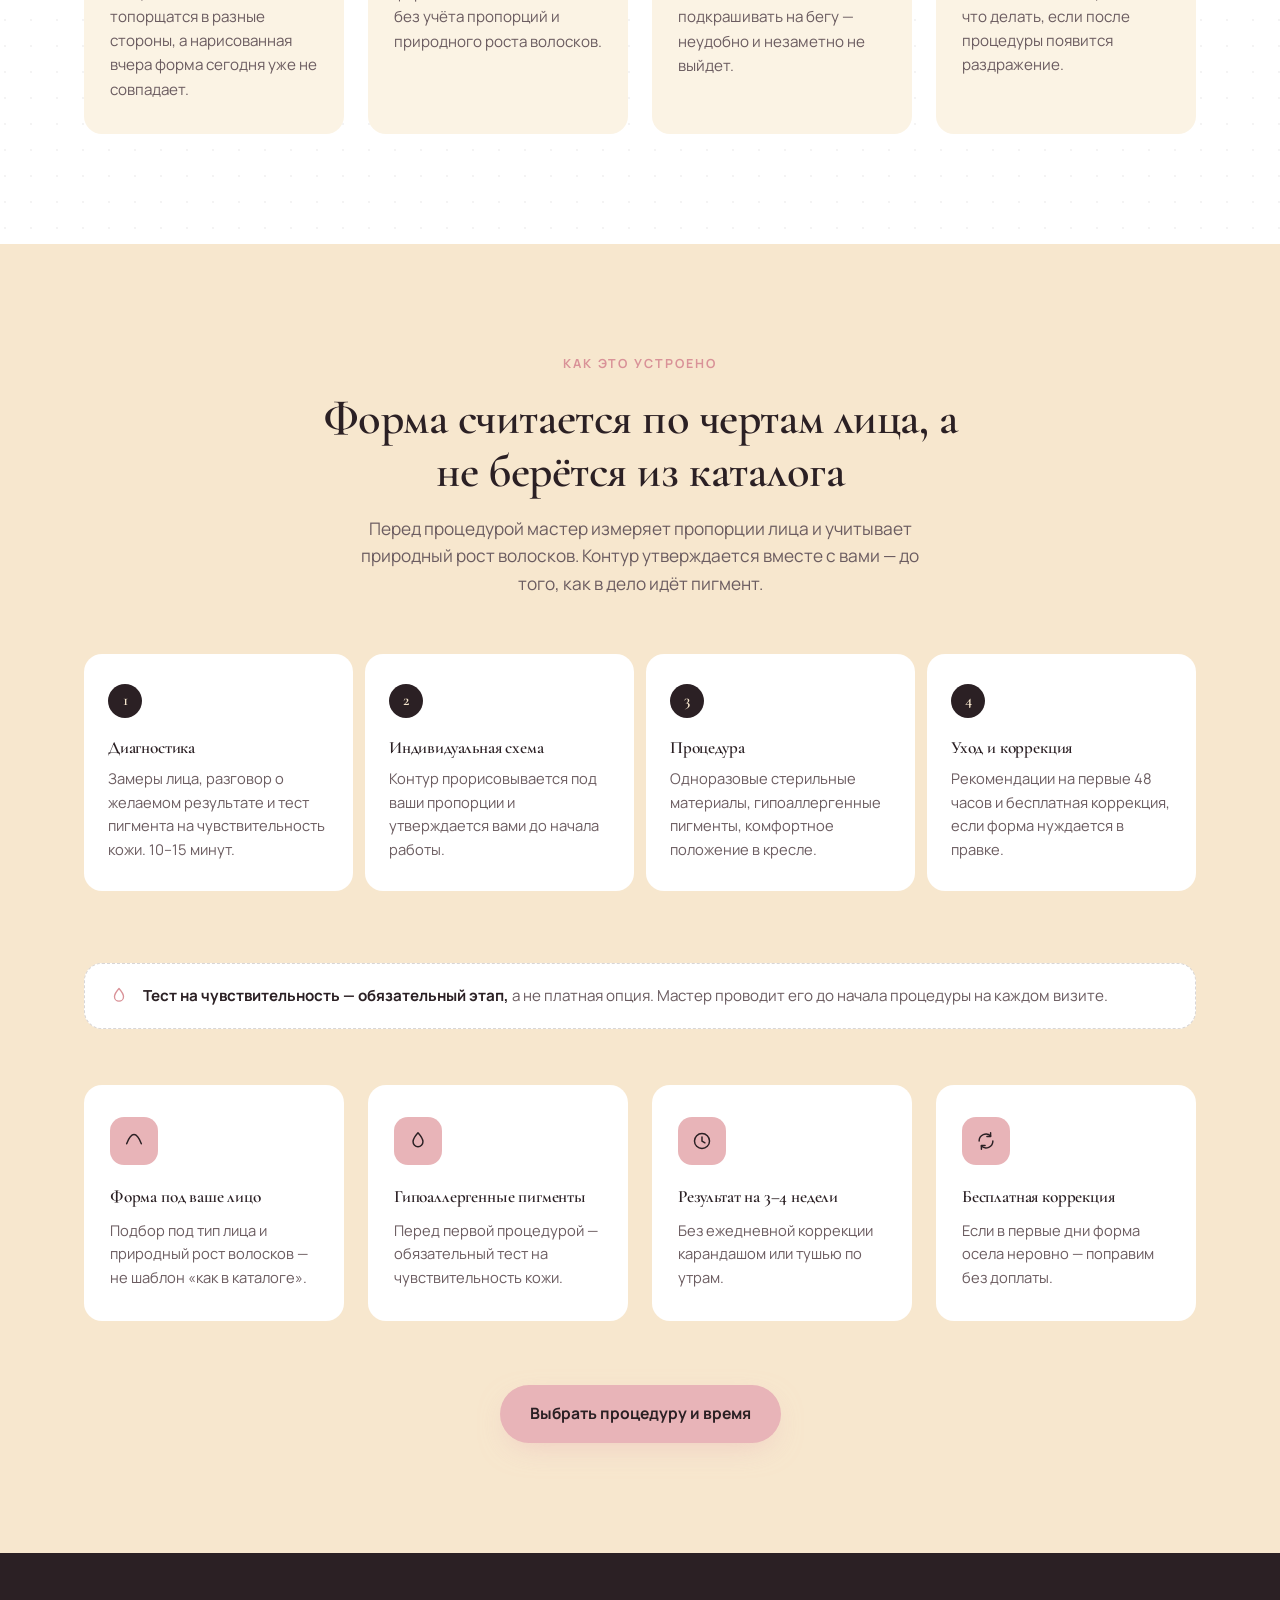
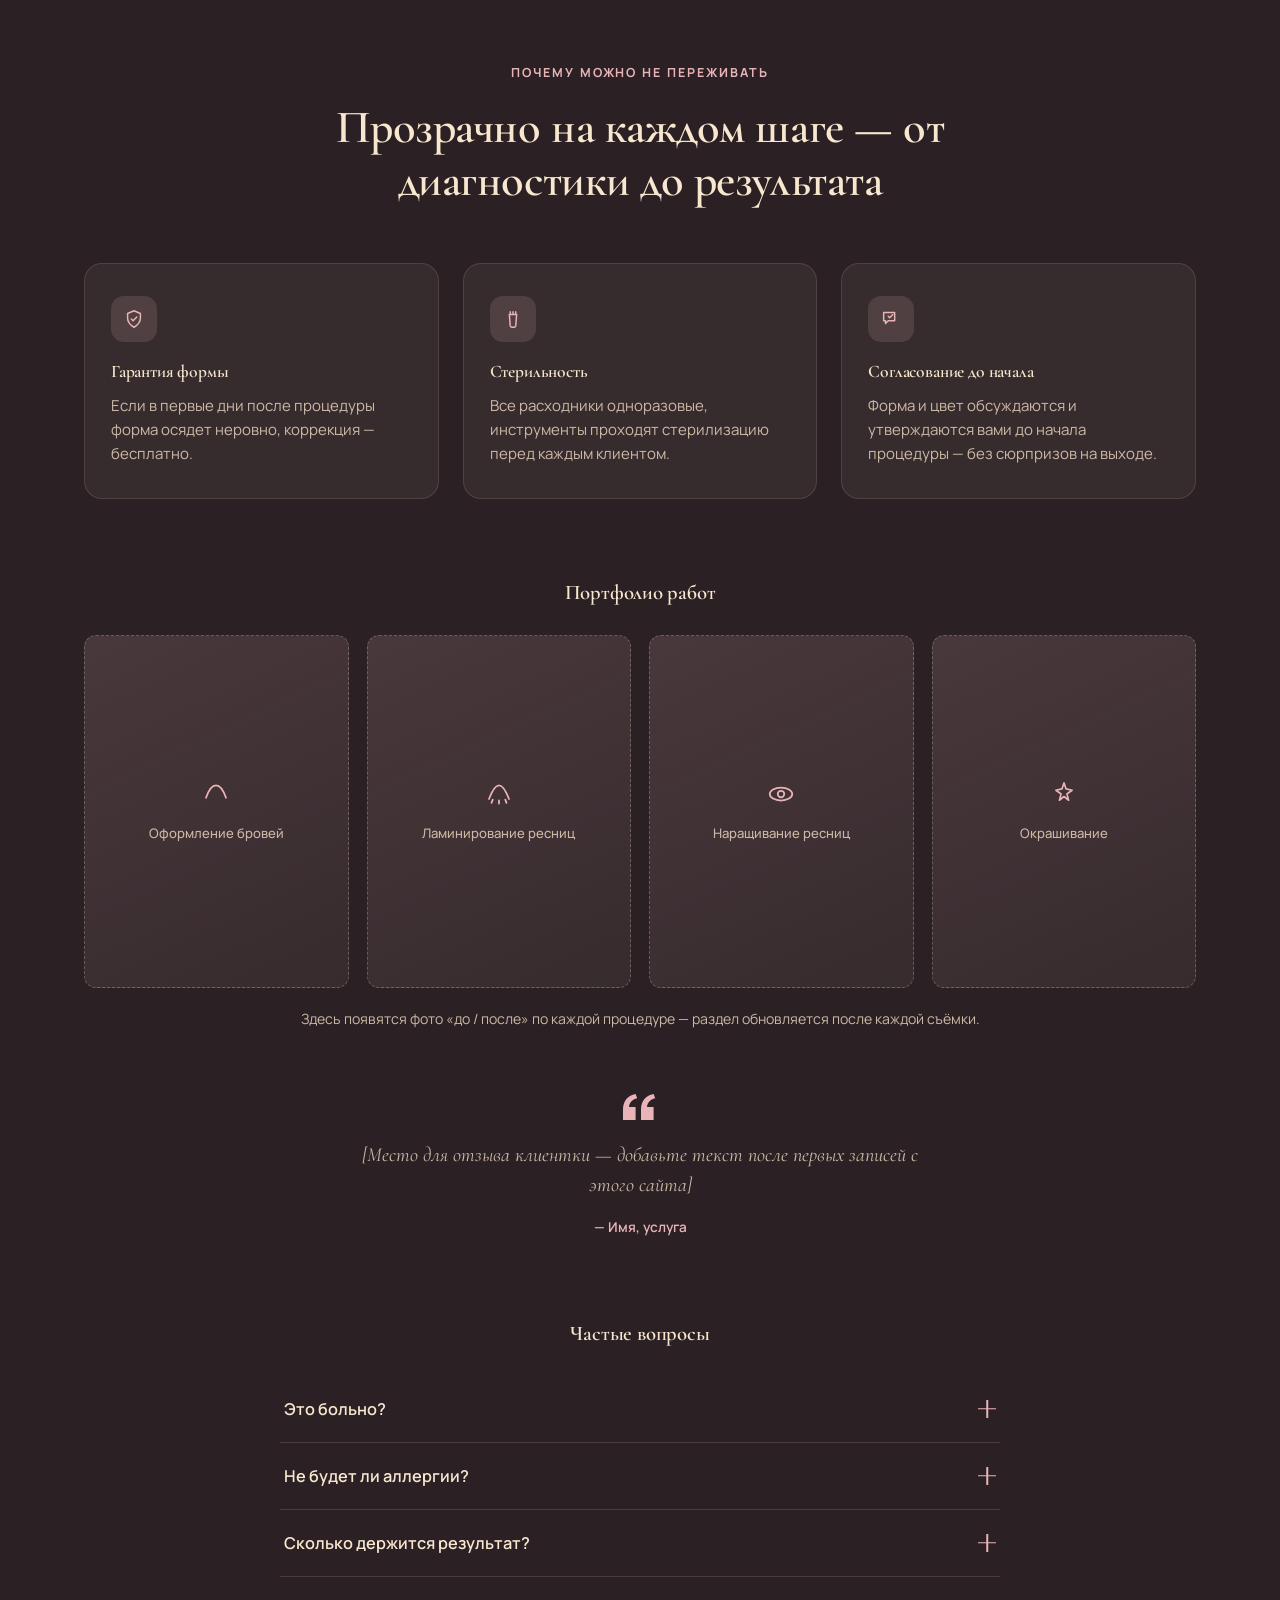
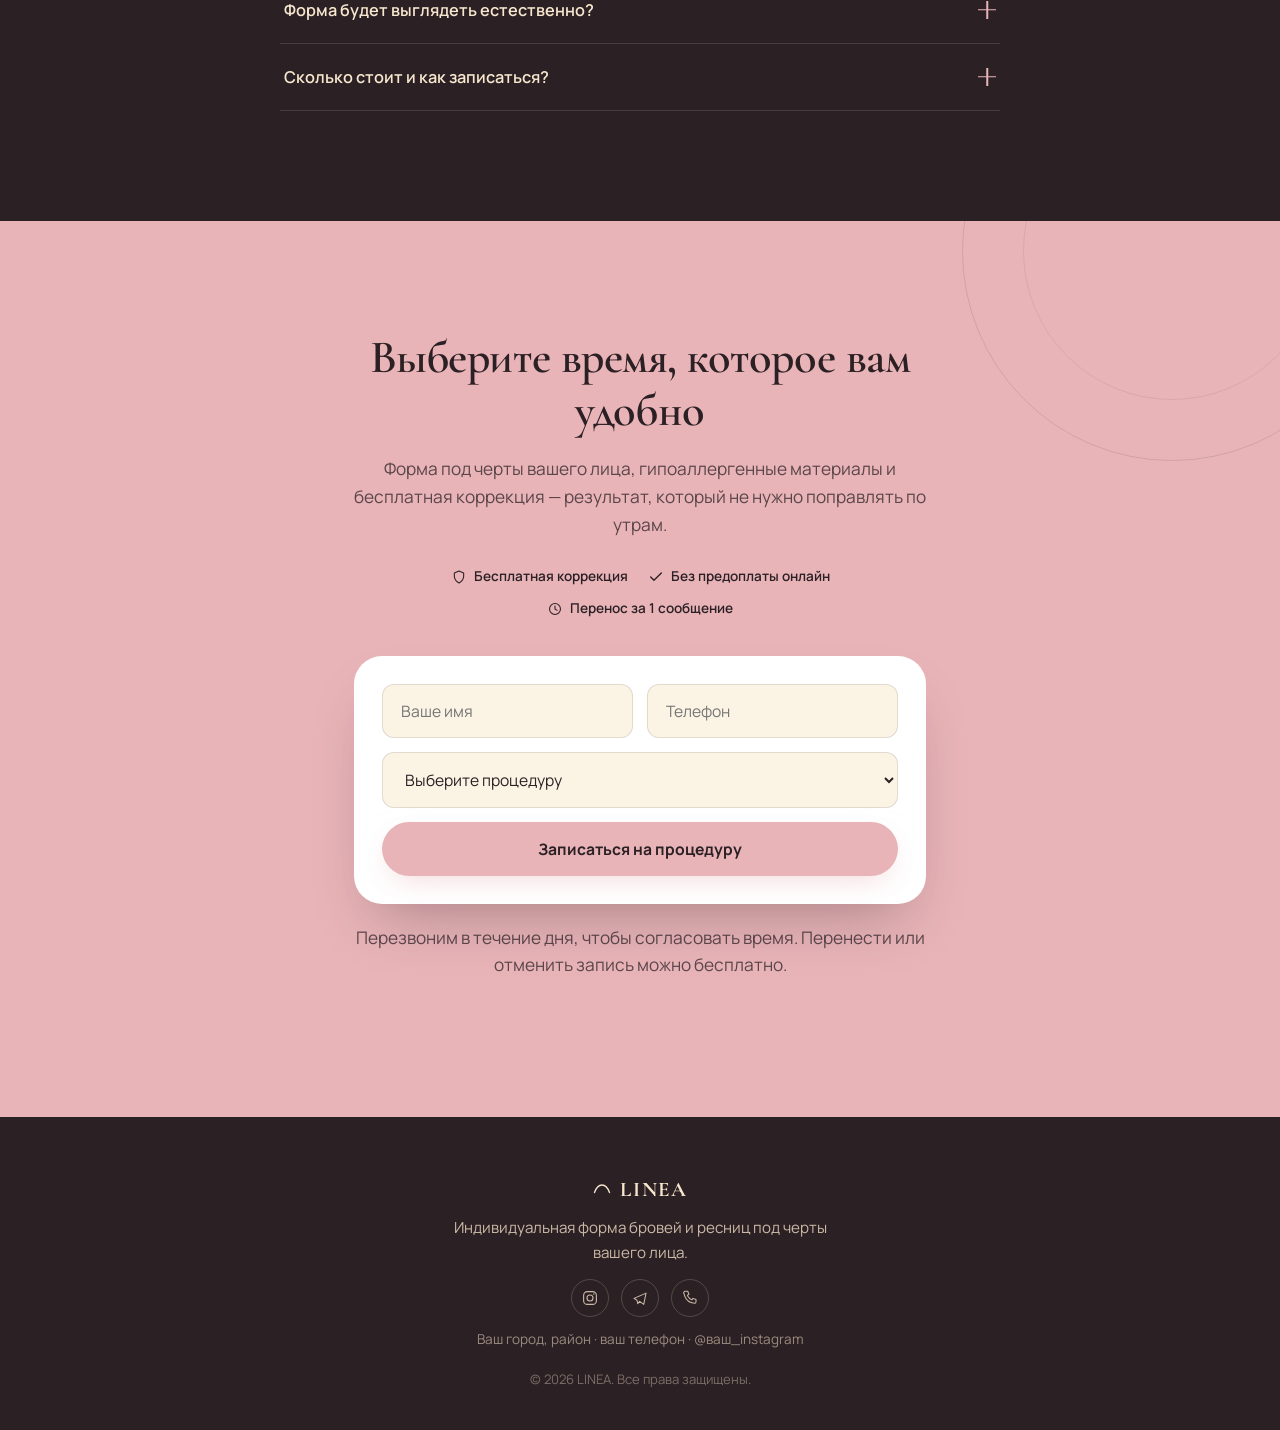
==== commit f5bd22fa: "Add visual detail to beauty salon landing: icons, motion, texture Заменил плоские unicode-иконки на " ====
--- a/beauty-salon-landing/index.html
+++ b/beauty-salon-landing/index.html
@@ -16,7 +16,12 @@
 
 <header class="site-header" id="top">
   <div class="container header-inner">
-    <a href="#top" class="logo">LINEA</a>
+    <a href="#top" class="logo">
+      <svg class="logo-mark" width="26" height="26" viewBox="0 0 24 24" fill="none" aria-hidden="true">
+        <path d="M3 15c2.2-6 5-9 9-9s6.8 3 9 9" stroke="currentColor" stroke-width="1.6" stroke-linecap="round"/>
+      </svg>
+      LINEA
+    </a>
 
     <nav class="main-nav" id="main-nav">
       <a href="#problem">Знакомо?</a>
@@ -36,6 +41,12 @@
   <!-- ============ HERO ============ -->
   <section class="hero">
     <div class="hero-arc" aria-hidden="true"></div>
+    <svg class="hero-watermark" width="520" height="200" viewBox="0 0 520 200" fill="none" aria-hidden="true">
+      <path d="M10 170C90 40 180 10 260 10s170 30 250 160" stroke="currentColor" stroke-width="1" stroke-linecap="round"/>
+      <path d="M60 178c4-10 10-16 16-16s12 6 16 16" stroke="currentColor" stroke-width="1" stroke-linecap="round"/>
+      <path d="M120 178c4-14 11-22 18-22s14 8 18 22" stroke="currentColor" stroke-width="1" stroke-linecap="round"/>
+      <path d="M180 178c4-16 12-26 20-26s16 10 20 26" stroke="currentColor" stroke-width="1" stroke-linecap="round"/>
+    </svg>
 
     <div class="container hero-inner">
       <div class="hero-copy reveal">
@@ -56,10 +67,25 @@
         </div>
 
         <p class="hero-micro">Бесплатная коррекция, если форма осядет неровно в первые дни</p>
+
+        <div class="hero-trust-row">
+          <span class="hero-trust-item">
+            <svg width="16" height="16" viewBox="0 0 24 24" fill="none" aria-hidden="true"><path d="M4 12l5 5L20 6" stroke="currentColor" stroke-width="2" stroke-linecap="round" stroke-linejoin="round"/></svg>
+            Гипоаллергенные пигменты
+          </span>
+          <span class="hero-trust-item">
+            <svg width="16" height="16" viewBox="0 0 24 24" fill="none" aria-hidden="true"><path d="M4 12l5 5L20 6" stroke="currentColor" stroke-width="2" stroke-linecap="round" stroke-linejoin="round"/></svg>
+            Одноразовые расходники
+          </span>
+          <span class="hero-trust-item">
+            <svg width="16" height="16" viewBox="0 0 24 24" fill="none" aria-hidden="true"><path d="M4 12l5 5L20 6" stroke="currentColor" stroke-width="2" stroke-linecap="round" stroke-linejoin="round"/></svg>
+            Форма — по согласованию
+          </span>
+        </div>
       </div>
 
       <div class="hero-visual reveal" style="--delay:120ms">
-        <div class="booking-card">
+        <div class="booking-card" id="booking-card">
           <div class="booking-card__head">
             <span class="booking-card__title">Запись на процедуру</span>
             <span class="booking-dot" aria-hidden="true"></span>
@@ -98,6 +124,29 @@
             <span class="booking-check">✓</span>
           </div>
         </div>
+
+        <div class="floating-badge floating-badge--top">
+          <svg width="18" height="18" viewBox="0 0 24 24" fill="none" aria-hidden="true"><circle cx="12" cy="12" r="9" stroke="currentColor" stroke-width="1.6"/><path d="M12 7v5l3.5 2" stroke="currentColor" stroke-width="1.6" stroke-linecap="round"/></svg>
+          <div>
+            <strong>3–4 недели</strong>
+            <span>без коррекции</span>
+          </div>
+        </div>
+
+        <div class="floating-badge floating-badge--bottom">
+          <svg width="18" height="18" viewBox="0 0 24 24" fill="none" aria-hidden="true"><path d="M12 3l2.2 5.6L20 10l-4.5 3.6L16.8 20 12 16.7 7.2 20l1.3-6.4L4 10l5.8-1.4L12 3z" stroke="currentColor" stroke-width="1.4" stroke-linejoin="round"/></svg>
+          <div>
+            <strong>Форма утверждается</strong>
+            <span>до начала процедуры</span>
+          </div>
+        </div>
+      </div>
+    </div>
+
+    <div class="hero-ticker" aria-hidden="true">
+      <div class="hero-ticker__track">
+        <span>Оформление бровей</span><span>Ламинирование бровей</span><span>Ламинирование ресниц</span><span>Окрашивание</span><span>Наращивание ресниц</span><span>Коррекция формы</span>
+        <span>Оформление бровей</span><span>Ламинирование бровей</span><span>Ламинирование ресниц</span><span>Окрашивание</span><span>Наращивание ресниц</span><span>Коррекция формы</span>
       </div>
     </div>
   </section>
@@ -110,25 +159,50 @@
 
       <div class="problem-grid">
         <article class="problem-card reveal">
-          <span class="problem-num">01</span>
+          <div class="problem-card__top">
+            <span class="problem-num">01</span>
+            <svg class="problem-icon" width="22" height="22" viewBox="0 0 24 24" fill="none" aria-hidden="true">
+              <path d="M4 20l1.2-4.6L15.6 4.9a1.8 1.8 0 0 1 2.5 0l1 1a1.8 1.8 0 0 1 0 2.5L8.6 18.8 4 20z" stroke="currentColor" stroke-width="1.5" stroke-linejoin="round"/>
+              <path d="M13.5 6.9l3.6 3.6" stroke="currentColor" stroke-width="1.5"/>
+            </svg>
+          </div>
           <h3>Каждое утро — коррекция карандашом</h3>
           <p>Без укладки волоски топорщатся в разные стороны, а нарисованная вчера форма сегодня уже не совпадает.</p>
         </article>
 
         <article class="problem-card reveal" style="--delay:80ms">
-          <span class="problem-num">02</span>
+          <div class="problem-card__top">
+            <span class="problem-num">02</span>
+            <svg class="problem-icon" width="22" height="22" viewBox="0 0 24 24" fill="none" aria-hidden="true">
+              <rect x="4" y="4" width="12" height="12" rx="2" stroke="currentColor" stroke-width="1.5"/>
+              <rect x="8" y="8" width="12" height="12" rx="2" stroke="currentColor" stroke-width="1.5"/>
+            </svg>
+          </div>
           <h3>Мастер делает «как всем»</h3>
           <p>Одна и та же дугообразная форма для любого лица — без учёта пропорций и природного роста волосков.</p>
         </article>
 
         <article class="problem-card reveal" style="--delay:160ms">
-          <span class="problem-num">03</span>
+          <div class="problem-card__top">
+            <span class="problem-num">03</span>
+            <svg class="problem-icon" width="22" height="22" viewBox="0 0 24 24" fill="none" aria-hidden="true">
+              <path d="M6 17c2-6 4-9 6-9s4 3 6 9" stroke="currentColor" stroke-width="1.5" stroke-linecap="round"/>
+              <path d="M8 17l-1 3M12 17.4l0 3M16 17l1 3" stroke="currentColor" stroke-width="1.5" stroke-linecap="round"/>
+            </svg>
+          </div>
           <h3>Тушь стекает уже к обеду</h3>
           <p>Ресницы теряют изгиб и объём за несколько часов, а подкрашивать на бегу — неудобно и незаметно не выйдет.</p>
         </article>
 
         <article class="problem-card reveal" style="--delay:240ms">
-          <span class="problem-num">04</span>
+          <div class="problem-card__top">
+            <span class="problem-num">04</span>
+            <svg class="problem-icon" width="22" height="22" viewBox="0 0 24 24" fill="none" aria-hidden="true">
+              <path d="M12 3c4 4.5 6 8 6 11a6 6 0 0 1-12 0c0-3 2-6.5 6-11z" stroke="currentColor" stroke-width="1.5" stroke-linejoin="round"/>
+              <path d="M12 10.5v4" stroke="currentColor" stroke-width="1.5" stroke-linecap="round"/>
+              <circle cx="12" cy="17" r="0.9" fill="currentColor"/>
+            </svg>
+          </div>
           <h3>Страшно, что кожа отреагирует</h3>
           <p>Неизвестно, чем красят, и что делать, если после процедуры появится раздражение.</p>
         </article>
@@ -172,24 +246,37 @@
         </div>
       </div>
 
+      <div class="callout reveal">
+        <svg width="20" height="20" viewBox="0 0 24 24" fill="none" aria-hidden="true" class="callout-icon"><path d="M12 3c3.6 4 5.4 7.2 5.4 9.8a5.4 5.4 0 1 1-10.8 0C6.6 10.2 8.4 7 12 3z" stroke="currentColor" stroke-width="1.6" stroke-linejoin="round"/></svg>
+        <p><strong>Тест на чувствительность — обязательный этап,</strong> а не платная опция. Мастер проводит его до начала процедуры на каждом визите.</p>
+      </div>
+
       <div class="features">
         <article class="feature-card reveal">
-          <div class="feature-icon" aria-hidden="true">◡</div>
+          <div class="feature-icon" aria-hidden="true">
+            <svg width="22" height="22" viewBox="0 0 24 24" fill="none"><path d="M4 15c2.5-6.5 5.5-10 8-10s5.5 3.5 8 10" stroke="currentColor" stroke-width="1.6" stroke-linecap="round"/></svg>
+          </div>
           <h3>Форма под ваше лицо</h3>
           <p>Подбор под тип лица и природный рост волосков — не шаблон «как в каталоге».</p>
         </article>
         <article class="feature-card reveal" style="--delay:80ms">
-          <div class="feature-icon" aria-hidden="true">✧</div>
+          <div class="feature-icon" aria-hidden="true">
+            <svg width="22" height="22" viewBox="0 0 24 24" fill="none"><path d="M12 3c3.6 4 5.4 7.2 5.4 9.8a5.4 5.4 0 1 1-10.8 0C6.6 10.2 8.4 7 12 3z" stroke="currentColor" stroke-width="1.6" stroke-linejoin="round"/></svg>
+          </div>
           <h3>Гипоаллергенные пигменты</h3>
           <p>Перед первой процедурой — обязательный тест на чувствительность кожи.</p>
         </article>
         <article class="feature-card reveal" style="--delay:160ms">
-          <div class="feature-icon" aria-hidden="true">◐</div>
+          <div class="feature-icon" aria-hidden="true">
+            <svg width="22" height="22" viewBox="0 0 24 24" fill="none"><circle cx="12" cy="12" r="8.2" stroke="currentColor" stroke-width="1.6"/><path d="M12 7.5V12l3.2 2" stroke="currentColor" stroke-width="1.6" stroke-linecap="round"/></svg>
+          </div>
           <h3>Результат на 3–4 недели</h3>
           <p>Без ежедневной коррекции карандашом или тушью по утрам.</p>
         </article>
         <article class="feature-card reveal" style="--delay:240ms">
-          <div class="feature-icon" aria-hidden="true">↺</div>
+          <div class="feature-icon" aria-hidden="true">
+            <svg width="22" height="22" viewBox="0 0 24 24" fill="none"><path d="M4.5 12a7.5 7.5 0 0 1 12.6-5.5M19.5 12a7.5 7.5 0 0 1-12.6 5.5" stroke="currentColor" stroke-width="1.6" stroke-linecap="round"/><path d="M17 3v4h-4M7 21v-4h4" stroke="currentColor" stroke-width="1.6" stroke-linecap="round" stroke-linejoin="round"/></svg>
+          </div>
           <h3>Бесплатная коррекция</h3>
           <p>Если в первые дни форма осела неровно — поправим без доплаты.</p>
         </article>
@@ -209,14 +296,23 @@
 
       <div class="principles">
         <article class="principle-card reveal">
+          <div class="principle-icon" aria-hidden="true">
+            <svg width="22" height="22" viewBox="0 0 24 24" fill="none"><path d="M12 3l7 3v5c0 4.5-3 7.8-7 10-4-2.2-7-5.5-7-10V6l7-3z" stroke="currentColor" stroke-width="1.6" stroke-linejoin="round"/><path d="M9 12l2 2 4-4.2" stroke="currentColor" stroke-width="1.6" stroke-linecap="round" stroke-linejoin="round"/></svg>
+          </div>
           <h3>Гарантия формы</h3>
           <p>Если в первые дни после процедуры форма осядет неровно, коррекция — бесплатно.</p>
         </article>
         <article class="principle-card reveal" style="--delay:80ms">
+          <div class="principle-icon" aria-hidden="true">
+            <svg width="22" height="22" viewBox="0 0 24 24" fill="none"><path d="M12 4v3M9 4v2M15 4v2" stroke="currentColor" stroke-width="1.6" stroke-linecap="round"/><path d="M8 7h8l-1 12.5a2 2 0 0 1-2 1.5h-2a2 2 0 0 1-2-1.5L8 7z" stroke="currentColor" stroke-width="1.6" stroke-linejoin="round"/></svg>
+          </div>
           <h3>Стерильность</h3>
           <p>Все расходники одноразовые, инструменты проходят стерилизацию перед каждым клиентом.</p>
         </article>
         <article class="principle-card reveal" style="--delay:160ms">
+          <div class="principle-icon" aria-hidden="true">
+            <svg width="22" height="22" viewBox="0 0 24 24" fill="none"><path d="M4 5h12v9H9l-3 3v-3H4V5z" stroke="currentColor" stroke-width="1.6" stroke-linejoin="round"/><path d="M9 9l1.6 1.6L14 7" stroke="currentColor" stroke-width="1.6" stroke-linecap="round" stroke-linejoin="round"/></svg>
+          </div>
           <h3>Согласование до начала</h3>
           <p>Форма и цвет обсуждаются и утверждаются вами до начала процедуры — без сюрпризов на выходе.</p>
         </article>
@@ -225,12 +321,32 @@
       <div class="portfolio reveal">
         <h3 class="portfolio-title">Портфолио работ</h3>
         <div class="portfolio-grid">
-          <div class="portfolio-item"><span>Фото до / после</span></div>
-          <div class="portfolio-item"><span>Фото до / после</span></div>
-          <div class="portfolio-item"><span>Фото до / после</span></div>
-          <div class="portfolio-item"><span>Фото до / после</span></div>
-        </div>
-        <p class="portfolio-note">Здесь появятся примеры работ мастера — раздел обновляется после каждой съёмки.</p>
+          <div class="portfolio-item">
+            <svg width="30" height="30" viewBox="0 0 24 24" fill="none" aria-hidden="true"><path d="M4 15c2.2-6.5 5-10 8-10s5.8 3.5 8 10" stroke="currentColor" stroke-width="1.4" stroke-linecap="round"/></svg>
+            <span>Оформление бровей</span>
+          </div>
+          <div class="portfolio-item">
+            <svg width="30" height="30" viewBox="0 0 24 24" fill="none" aria-hidden="true"><path d="M4 16c3-8 5.5-11 8-11s5 3 8 11" stroke="currentColor" stroke-width="1.4" stroke-linecap="round"/><path d="M7 16.5l-1 2.6M12 17l0 2.6M17 16.5l1 2.6" stroke="currentColor" stroke-width="1.4" stroke-linecap="round"/></svg>
+            <span>Ламинирование ресниц</span>
+          </div>
+          <div class="portfolio-item">
+            <svg width="30" height="30" viewBox="0 0 24 24" fill="none" aria-hidden="true"><ellipse cx="12" cy="12" rx="9" ry="5.2" stroke="currentColor" stroke-width="1.4"/><circle cx="12" cy="12" r="2.6" stroke="currentColor" stroke-width="1.4"/></svg>
+            <span>Наращивание ресниц</span>
+          </div>
+          <div class="portfolio-item">
+            <svg width="30" height="30" viewBox="0 0 24 24" fill="none" aria-hidden="true"><path d="M12 3l1.6 4.9L18.5 9l-4.2 3 1.4 5-3.7-3-3.7 3 1.4-5-4.2-3 4.9-1.1L12 3z" stroke="currentColor" stroke-width="1.3" stroke-linejoin="round"/></svg>
+            <span>Окрашивание</span>
+          </div>
+        </div>
+        <p class="portfolio-note">Здесь появятся фото «до / после» по каждой процедуре — раздел обновляется после каждой съёмки.</p>
+      </div>
+
+      <div class="quote-card reveal">
+        <svg class="quote-mark" width="34" height="26" viewBox="0 0 34 26" fill="none" aria-hidden="true">
+          <path d="M0 26V15.6C0 6.9 4.9 1.4 12.6 0l1.6 4.2C9 5.6 6.4 8.7 6 13h6.6V26H0zm18 0V15.6C18 6.9 22.9 1.4 30.6 0l1.6 4.2C27 5.6 24.4 8.7 24 13h6.6V26H18z" fill="currentColor"/>
+        </svg>
+        <p class="quote-text">[Место для отзыва клиентки — добавьте текст после первых записей с этого сайта]</p>
+        <span class="quote-author">— Имя, услуга</span>
       </div>
 
       <div class="faq reveal">
@@ -295,6 +411,12 @@
     <div class="container final-cta__inner reveal">
       <h2>Выберите время, которое вам удобно</h2>
       <p>Форма под черты вашего лица, гипоаллергенные материалы и бесплатная коррекция — результат, который не нужно поправлять по утрам.</p>
+
+      <div class="final-cta__badges">
+        <span><svg width="16" height="16" viewBox="0 0 24 24" fill="none"><path d="M12 3l7 3v5c0 4.5-3 7.8-7 10-4-2.2-7-5.5-7-10V6l7-3z" stroke="currentColor" stroke-width="1.6" stroke-linejoin="round"/></svg>Бесплатная коррекция</span>
+        <span><svg width="16" height="16" viewBox="0 0 24 24" fill="none"><path d="M4 12l5 5L20 6" stroke="currentColor" stroke-width="2" stroke-linecap="round" stroke-linejoin="round"/></svg>Без предоплаты онлайн</span>
+        <span><svg width="16" height="16" viewBox="0 0 24 24" fill="none"><circle cx="12" cy="12" r="8.2" stroke="currentColor" stroke-width="1.6"/><path d="M12 7.5V12l3.2 2" stroke="currentColor" stroke-width="1.6" stroke-linecap="round"/></svg>Перенос за 1 сообщение</span>
+      </div>
 
       <form class="cta-form" id="cta-form">
         <div class="cta-form__row">
@@ -327,8 +449,24 @@
 
 <footer class="site-footer">
   <div class="container footer-inner">
-    <a href="#top" class="logo logo--small">LINEA</a>
+    <a href="#top" class="logo logo--small">
+      <svg width="20" height="20" viewBox="0 0 24 24" fill="none" aria-hidden="true"><path d="M3 15c2.2-6 5-9 9-9s6.8 3 9 9" stroke="currentColor" stroke-width="1.6" stroke-linecap="round"/></svg>
+      LINEA
+    </a>
     <p class="footer-tagline">Индивидуальная форма бровей и ресниц под черты вашего лица.</p>
+
+    <div class="footer-social">
+      <a href="#" aria-label="Instagram">
+        <svg width="18" height="18" viewBox="0 0 24 24" fill="none"><rect x="3.5" y="3.5" width="17" height="17" rx="5" stroke="currentColor" stroke-width="1.5"/><circle cx="12" cy="12" r="4" stroke="currentColor" stroke-width="1.5"/><circle cx="17.2" cy="6.8" r="1" fill="currentColor"/></svg>
+      </a>
+      <a href="#" aria-label="Telegram">
+        <svg width="18" height="18" viewBox="0 0 24 24" fill="none"><path d="M4 12.5l16-7-3 15-5.5-4-2.5 3-1-4.5-4-2.5z" stroke="currentColor" stroke-width="1.4" stroke-linejoin="round"/></svg>
+      </a>
+      <a href="#" aria-label="Телефон">
+        <svg width="18" height="18" viewBox="0 0 24 24" fill="none"><path d="M6 3h3l1.5 4-2 1.5a12 12 0 0 0 6 6l1.5-2 4 1.5v3a2 2 0 0 1-2.2 2C10.8 18.4 5.6 13.2 4 6.2A2 2 0 0 1 6 3z" stroke="currentColor" stroke-width="1.4" stroke-linejoin="round"/></svg>
+      </a>
+    </div>
+
     <p class="footer-contacts">Ваш город, район · ваш телефон · @ваш_instagram</p>
     <p class="footer-copy">© 2026 LINEA. Все права защищены.</p>
   </div>
--- a/beauty-salon-landing/style.css
+++ b/beauty-salon-landing/style.css
@@ -181,6 +181,9 @@
 }
 
 .logo {
+  display: inline-flex;
+  align-items: center;
+  gap: 8px;
   font-family: var(--font-display);
   font-size: 1.6rem;
   font-weight: 700;
@@ -188,6 +191,8 @@
   color: var(--text-on-dark);
   text-decoration: none;
 }
+
+.logo-mark { color: var(--pink); flex-shrink: 0; }
 
 .logo--small { color: var(--text-on-dark); font-size: 1.3rem; }
 
@@ -240,7 +245,7 @@
   position: relative;
   background: var(--choc);
   color: var(--text-on-dark);
-  padding: 168px 0 110px;
+  padding: 168px 0 0;
   overflow: hidden;
 }
 
@@ -270,6 +275,16 @@
   right: -8%;
 }
 
+.hero-watermark {
+  position: absolute;
+  left: 50%;
+  bottom: -10px;
+  transform: translateX(-50%);
+  color: rgba(247, 231, 206, 0.05);
+  pointer-events: none;
+  z-index: 1;
+}
+
 .hero-inner {
   display: grid;
   grid-template-columns: 1.1fr 0.9fr;
@@ -277,6 +292,7 @@
   align-items: center;
   position: relative;
   z-index: 2;
+  padding-bottom: 96px;
 }
 
 .hero-sub {
@@ -296,6 +312,124 @@
 .hero-micro {
   font-size: 0.9rem;
   color: var(--text-on-dark-dim);
+  margin-bottom: 28px;
+}
+
+.hero-trust-row {
+  display: flex;
+  flex-wrap: wrap;
+  gap: 10px 22px;
+  padding-top: 24px;
+  border-top: 1px solid rgba(247, 231, 206, 0.12);
+}
+
+.hero-trust-item {
+  display: inline-flex;
+  align-items: center;
+  gap: 7px;
+  font-size: 0.84rem;
+  color: var(--text-on-dark-dim);
+}
+
+.hero-trust-item svg { color: var(--pink); flex-shrink: 0; }
+
+/* ---------- hero visual: floating badges ---------- */
+
+.hero-visual { position: relative; perspective: 1200px; }
+
+.floating-badge {
+  position: absolute;
+  display: flex;
+  align-items: center;
+  gap: 10px;
+  background: var(--choc);
+  color: var(--text-on-dark);
+  border: 1px solid rgba(247, 231, 206, 0.18);
+  border-radius: 999px;
+  padding: 10px 18px 10px 12px;
+  box-shadow: 0 18px 34px -16px rgba(0,0,0,0.5);
+  z-index: 3;
+  animation: float 5s ease-in-out infinite;
+}
+
+.floating-badge svg { color: var(--pink); flex-shrink: 0; }
+
+.floating-badge strong {
+  display: block;
+  font-family: var(--font-display);
+  font-size: 0.95rem;
+  font-weight: 700;
+  line-height: 1.2;
+}
+
+.floating-badge span {
+  display: block;
+  font-size: 0.72rem;
+  color: var(--text-on-dark-dim);
+}
+
+.floating-badge--top {
+  top: -22px;
+  left: -18px;
+}
+
+.floating-badge--bottom {
+  bottom: -22px;
+  right: 18px;
+  animation-delay: 1.4s;
+}
+
+@keyframes float {
+  0%, 100% { transform: translateY(0); }
+  50% { transform: translateY(-8px); }
+}
+
+/* ---------- hero services ticker ---------- */
+
+.hero-ticker {
+  position: relative;
+  z-index: 2;
+  border-top: 1px solid rgba(247, 231, 206, 0.12);
+  overflow: hidden;
+  padding: 22px 0;
+  -webkit-mask-image: linear-gradient(90deg, transparent, #000 8%, #000 92%, transparent);
+  mask-image: linear-gradient(90deg, transparent, #000 8%, #000 92%, transparent);
+}
+
+.hero-ticker__track {
+  display: flex;
+  width: max-content;
+  gap: 0;
+  animation: ticker 26s linear infinite;
+}
+
+.hero-ticker__track span {
+  font-family: var(--font-display);
+  font-style: italic;
+  font-size: 1.1rem;
+  color: var(--text-on-dark-dim);
+  white-space: nowrap;
+  padding: 0 28px;
+  position: relative;
+}
+
+.hero-ticker__track span::after {
+  content: '✦';
+  position: absolute;
+  right: -3px;
+  font-style: normal;
+  font-size: 0.7rem;
+  color: var(--pink);
+}
+
+@keyframes ticker {
+  from { transform: translateX(0); }
+  to { transform: translateX(-50%); }
+}
+
+@media (prefers-reduced-motion: reduce) {
+  .hero-ticker__track { animation: none; }
+  .floating-badge { animation: none; }
 }
 
 /* booking card mock */
@@ -306,6 +440,9 @@
   padding: 28px;
   box-shadow: 0 40px 80px -30px rgba(0,0,0,0.45);
   color: var(--text-on-light);
+  transition: transform 0.2s ease-out;
+  transform-style: preserve-3d;
+  will-change: transform;
 }
 
 .booking-card__head {
@@ -391,8 +528,12 @@
 /* ---------- problem ---------- */
 
 .problem {
+  position: relative;
   background: var(--white);
   padding: 110px 0;
+  background-image: radial-gradient(rgba(43,32,36,0.05) 1px, transparent 1px);
+  background-size: 26px 26px;
+  background-position: -8px -8px;
 }
 
 .problem-grid {
@@ -403,9 +544,36 @@
 }
 
 .problem-card {
+  position: relative;
   background: var(--beige-soft);
   border-radius: var(--radius-md);
   padding: 32px 26px;
+  overflow: hidden;
+  transition: transform 0.25s var(--ease), box-shadow 0.25s var(--ease);
+}
+
+.problem-card::before {
+  content: '';
+  position: absolute;
+  top: -40px;
+  right: -40px;
+  width: 110px;
+  height: 110px;
+  border-radius: 50%;
+  background: radial-gradient(circle, rgba(232,180,184,0.35), transparent 70%);
+}
+
+.problem-card:hover {
+  transform: translateY(-4px);
+  box-shadow: 0 20px 36px -22px rgba(43,32,36,0.3);
+}
+
+.problem-card__top {
+  display: flex;
+  align-items: center;
+  justify-content: space-between;
+  margin-bottom: 18px;
+  position: relative;
 }
 
 .problem-num {
@@ -414,11 +582,15 @@
   font-size: 1.6rem;
   font-weight: 600;
   color: var(--pink-deep);
-  margin-bottom: 18px;
-}
-
-.problem-card h3 { margin-bottom: 10px; font-size: 1.1rem; }
-.problem-card p { color: var(--text-on-light-dim); font-size: 0.95rem; }
+}
+
+.problem-icon {
+  color: var(--choc);
+  opacity: 0.55;
+}
+
+.problem-card h3 { margin-bottom: 10px; font-size: 1.1rem; position: relative; }
+.problem-card p { color: var(--text-on-light-dim); font-size: 0.95rem; position: relative; }
 
 /* ---------- solution ---------- */
 
@@ -489,9 +661,28 @@
   display: flex;
   align-items: center;
   justify-content: center;
-  font-size: 1.3rem;
   margin-bottom: 20px;
 }
+
+.callout {
+  display: flex;
+  align-items: flex-start;
+  gap: 14px;
+  background: var(--white);
+  border: 1px dashed rgba(43, 32, 36, 0.18);
+  border-radius: var(--radius-md);
+  padding: 20px 24px;
+  margin-bottom: 56px;
+}
+
+.callout-icon { color: var(--pink-deep); flex-shrink: 0; margin-top: 2px; }
+
+.callout p {
+  font-size: 0.95rem;
+  color: var(--text-on-light-dim);
+}
+
+.callout p strong { color: var(--text-on-light); }
 
 .feature-card h3 { margin-bottom: 10px; font-size: 1.08rem; }
 .feature-card p { color: var(--text-on-light-dim); font-size: 0.92rem; }
@@ -524,12 +715,30 @@
   border: 1px solid rgba(247, 231, 206, 0.12);
   border-radius: var(--radius-md);
   padding: 32px 26px;
+  transition: transform 0.25s var(--ease), background 0.25s var(--ease);
+}
+
+.principle-card:hover {
+  transform: translateY(-4px);
+  background: rgba(247, 231, 206, 0.1);
+}
+
+.principle-icon {
+  width: 46px;
+  height: 46px;
+  border-radius: 13px;
+  background: rgba(232, 180, 184, 0.14);
+  color: var(--pink);
+  display: flex;
+  align-items: center;
+  justify-content: center;
+  margin-bottom: 18px;
 }
 
 .principle-card h3 { color: var(--beige); margin-bottom: 10px; font-size: 1.1rem; }
 .principle-card p { color: var(--text-on-dark-dim); font-size: 0.94rem; }
 
-.portfolio { margin-bottom: 80px; }
+.portfolio { margin-bottom: 56px; }
 
 .portfolio-title {
   color: var(--beige);
@@ -549,14 +758,24 @@
   background: linear-gradient(155deg, rgba(232,180,184,0.16), rgba(247,231,206,0.06));
   border: 1px dashed rgba(247, 231, 206, 0.25);
   display: flex;
+  flex-direction: column;
   align-items: center;
   justify-content: center;
+  gap: 14px;
   text-align: center;
   padding: 16px;
-}
+  transition: border-color 0.25s var(--ease), transform 0.25s var(--ease);
+}
+
+.portfolio-item:hover {
+  border-color: rgba(232, 180, 184, 0.6);
+  transform: translateY(-4px);
+}
+
+.portfolio-item svg { color: var(--pink); }
 
 .portfolio-item span {
-  font-size: 0.85rem;
+  font-size: 0.82rem;
   color: var(--text-on-dark-dim);
   font-weight: 500;
 }
@@ -566,6 +785,30 @@
   margin-top: 20px;
   font-size: 0.88rem;
   color: var(--text-on-dark-dim);
+}
+
+.quote-card {
+  max-width: 640px;
+  margin: 0 auto 80px;
+  text-align: center;
+  padding: 8px 24px 0;
+}
+
+.quote-mark { color: var(--pink); margin-bottom: 12px; }
+
+.quote-text {
+  font-family: var(--font-display);
+  font-style: italic;
+  font-size: 1.25rem;
+  line-height: 1.5;
+  color: var(--text-on-dark-dim);
+  margin-bottom: 14px;
+}
+
+.quote-author {
+  font-size: 0.85rem;
+  color: var(--pink);
+  font-weight: 600;
 }
 
 .faq-title {
@@ -660,8 +903,27 @@
 .final-cta p {
   color: rgba(43, 32, 36, 0.75);
   font-size: 1.08rem;
-  margin-bottom: 40px;
-}
+  margin-bottom: 28px;
+}
+
+.final-cta__badges {
+  display: flex;
+  flex-wrap: wrap;
+  justify-content: center;
+  gap: 10px 20px;
+  margin-bottom: 36px;
+}
+
+.final-cta__badges span {
+  display: inline-flex;
+  align-items: center;
+  gap: 7px;
+  font-size: 0.85rem;
+  font-weight: 600;
+  color: var(--choc);
+}
+
+.final-cta__badges svg { flex-shrink: 0; }
 
 .cta-form {
   display: flex;
@@ -720,6 +982,31 @@
 }
 
 .footer-tagline { max-width: 380px; font-size: 0.95rem; }
+
+.footer-social {
+  display: flex;
+  gap: 12px;
+  margin: 4px 0 2px;
+}
+
+.footer-social a {
+  width: 38px;
+  height: 38px;
+  border-radius: 50%;
+  border: 1px solid rgba(247, 231, 206, 0.2);
+  color: var(--text-on-dark-dim);
+  display: flex;
+  align-items: center;
+  justify-content: center;
+  transition: border-color 0.2s var(--ease), color 0.2s var(--ease), transform 0.2s var(--ease);
+}
+
+.footer-social a:hover {
+  border-color: var(--pink);
+  color: var(--pink);
+  transform: translateY(-2px);
+}
+
 .footer-contacts { font-size: 0.85rem; opacity: 0.7; }
 .footer-copy { font-size: 0.82rem; opacity: 0.5; margin-top: 8px; }
 
@@ -773,8 +1060,17 @@
   .burger.is-open span:nth-child(2) { opacity: 0; }
   .burger.is-open span:nth-child(3) { transform: translateY(-7px) rotate(-45deg); }
 
-  .hero { padding: 140px 0 80px; }
+  .hero { padding: 140px 0 0; }
+  .hero-inner { padding-bottom: 64px; }
   .problem, .solution, .trust, .final-cta { padding: 80px 0; }
   .problem-grid, .features, .steps, .portfolio-grid { grid-template-columns: 1fr; }
   .cta-form__row { grid-template-columns: 1fr; }
-}
+
+  .floating-badge--top { top: -14px; left: -8px; padding: 8px 14px 8px 10px; }
+  .floating-badge--bottom { bottom: -18px; right: 10px; padding: 8px 14px 8px 10px; }
+  .floating-badge strong { font-size: 0.82rem; }
+  .floating-badge span { font-size: 0.65rem; }
+  .hero-visual { margin-bottom: 36px; }
+  .hero-ticker__track span { font-size: 0.95rem; padding: 0 18px; }
+  .hero-watermark { display: none; }
+}
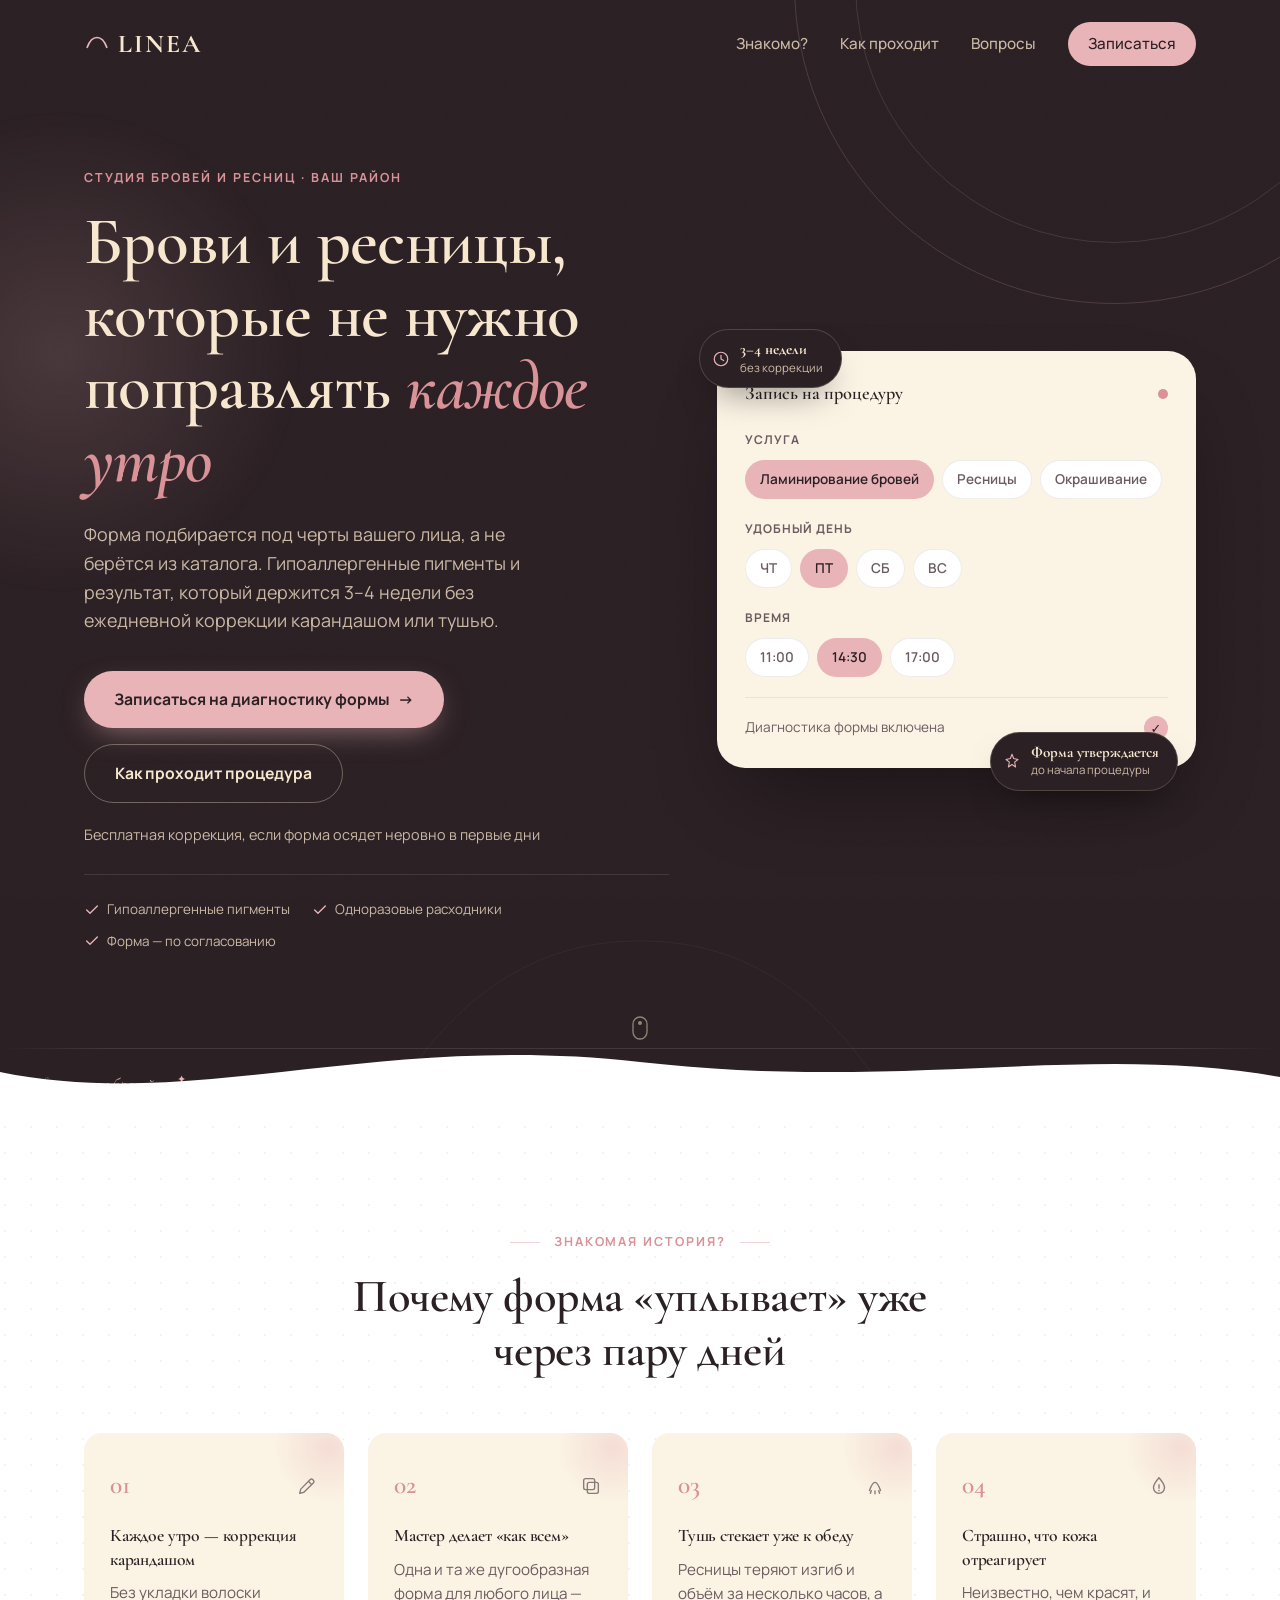
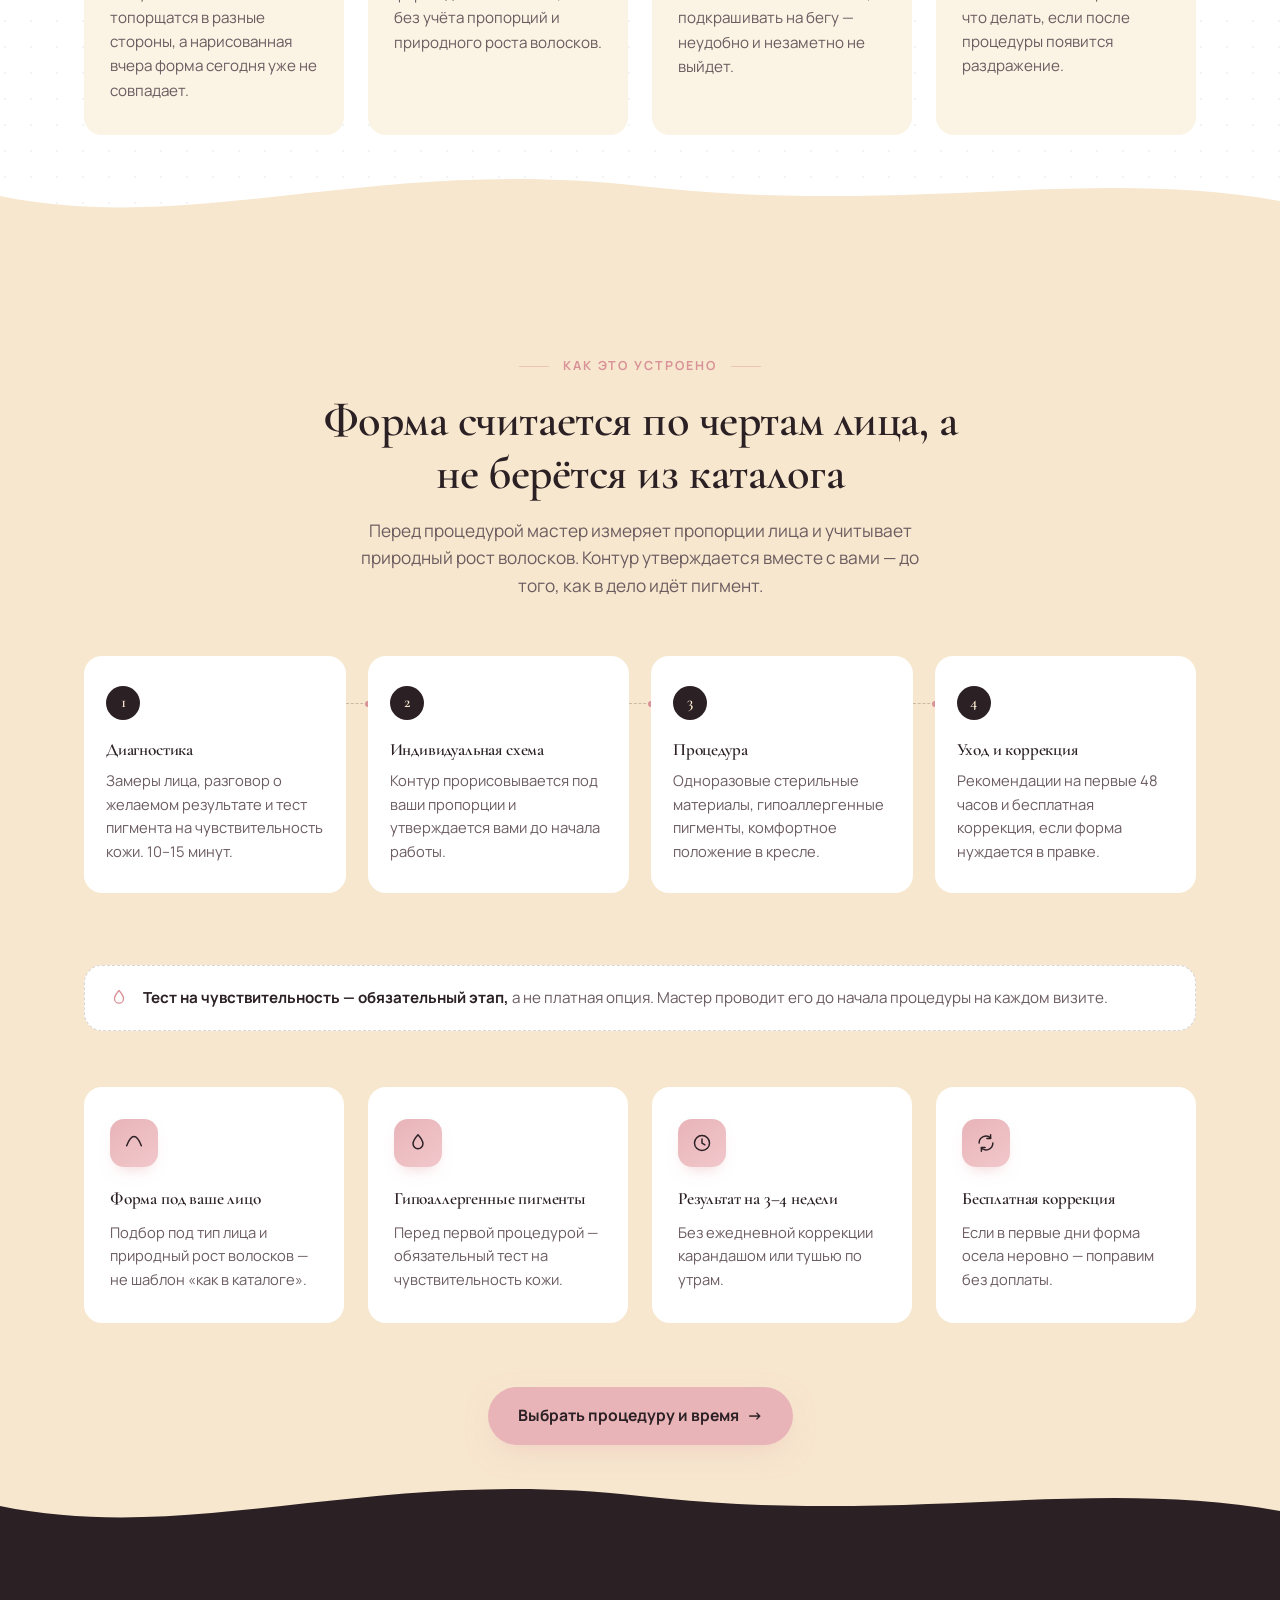
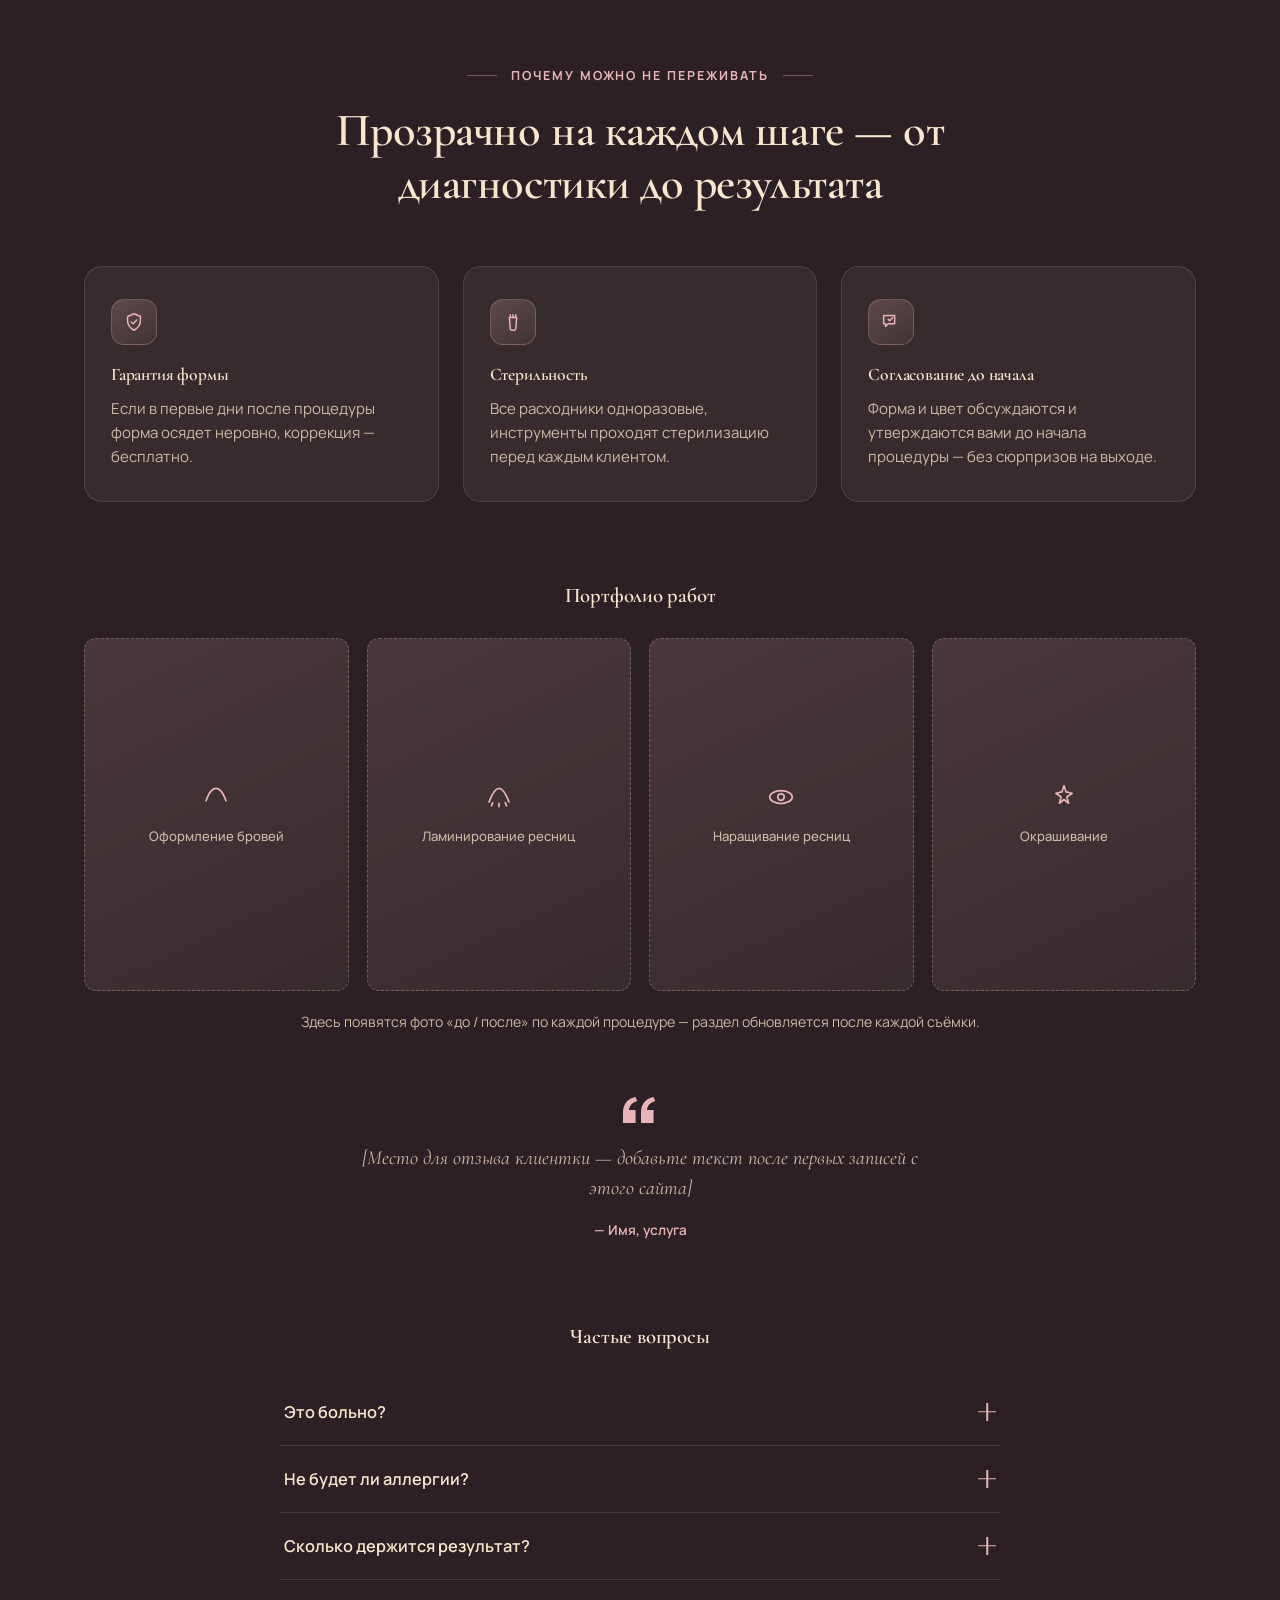
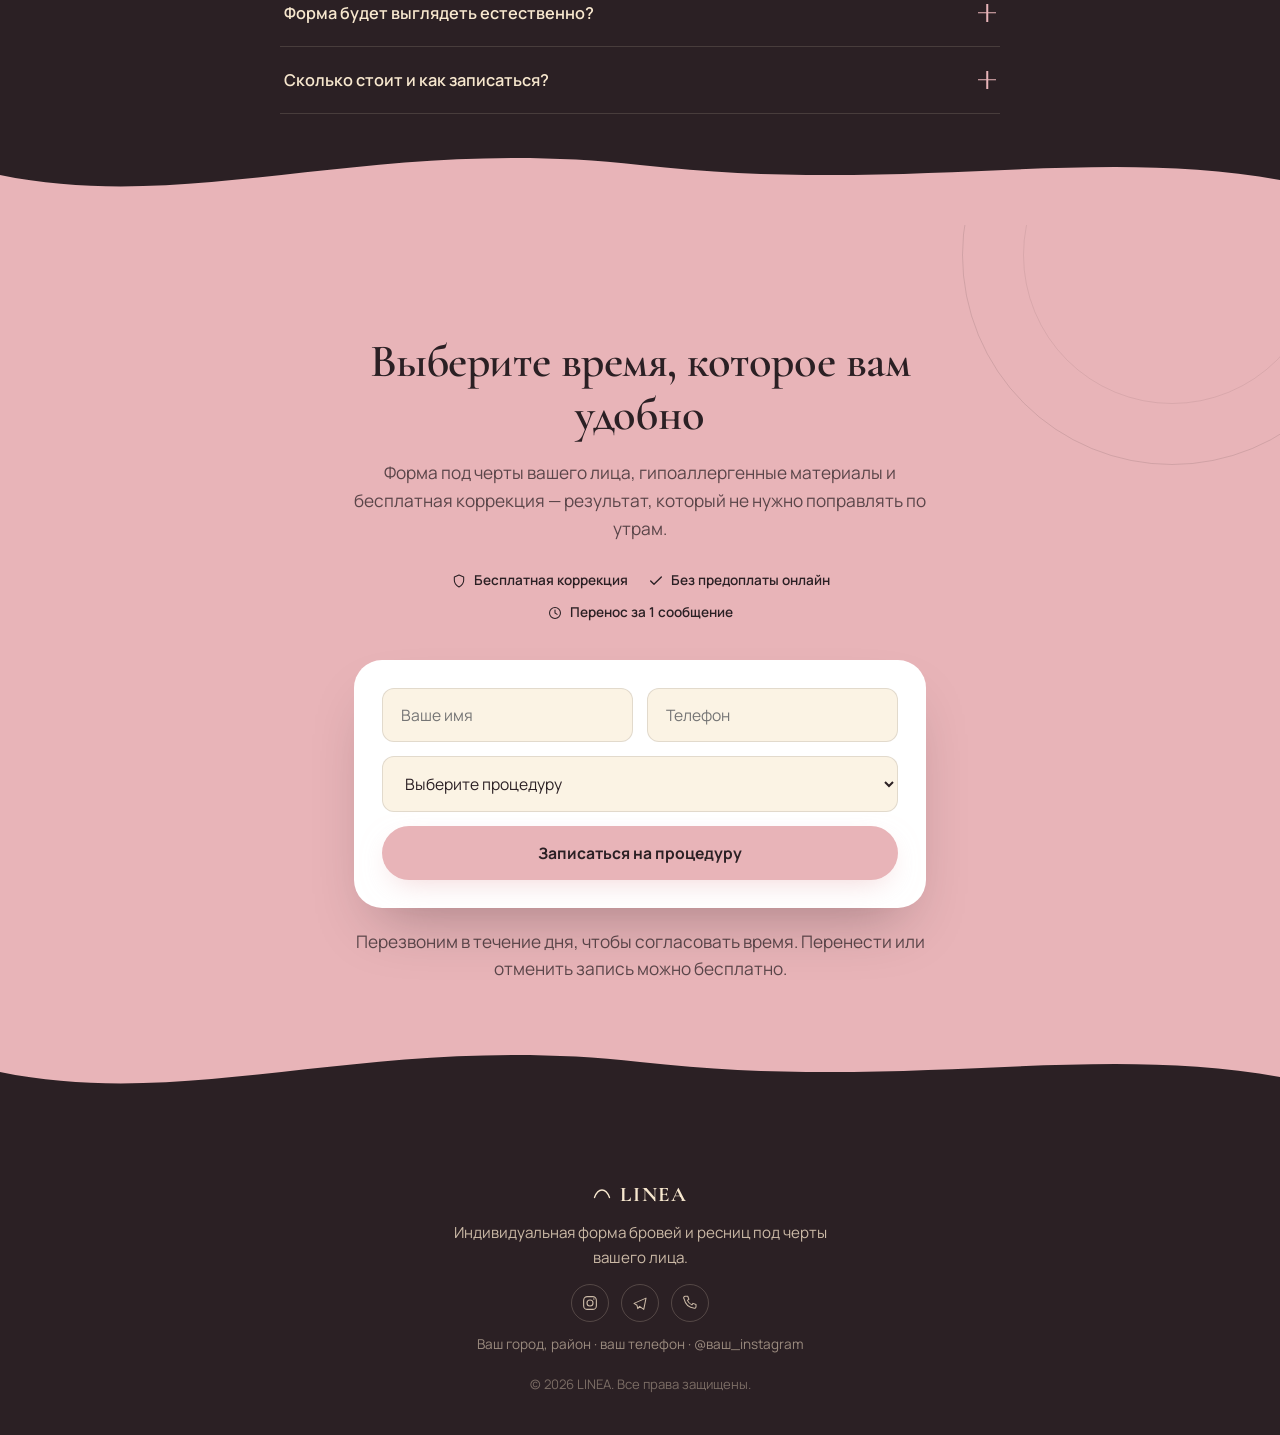
==== commit 6f6008a7: "Polish beauty salon landing: wave transitions, glow, connectors Добавил плавные волновые SVG-переход" ====
--- a/beauty-salon-landing/index.html
+++ b/beauty-salon-landing/index.html
@@ -149,7 +149,16 @@
         <span>Оформление бровей</span><span>Ламинирование бровей</span><span>Ламинирование ресниц</span><span>Окрашивание</span><span>Наращивание ресниц</span><span>Коррекция формы</span>
       </div>
     </div>
+
+    <a href="#problem" class="scroll-cue" aria-label="Прокрутить вниз">
+      <svg width="16" height="24" viewBox="0 0 16 24" fill="none" aria-hidden="true">
+        <rect x="1" y="1" width="14" height="22" rx="7" stroke="currentColor" stroke-width="1.3"/>
+        <circle class="scroll-cue__dot" cx="8" cy="7" r="2" fill="currentColor"/>
+      </svg>
+    </a>
   </section>
+
+  <div class="wave-divider" aria-hidden="true"><svg viewBox="0 0 1440 90" preserveAspectRatio="none"><path d="M0,40 C220,80 420,0 720,30 C1020,60 1220,10 1440,45 L1440,90 L0,90 Z" style="fill:var(--white)"/></svg></div>
 
   <!-- ============ PROBLEM ============ -->
   <section class="problem" id="problem">
@@ -209,6 +218,8 @@
       </div>
     </div>
   </section>
+
+  <div class="wave-divider" aria-hidden="true"><svg viewBox="0 0 1440 90" preserveAspectRatio="none"><path d="M0,40 C220,80 420,0 720,30 C1020,60 1220,10 1440,45 L1440,90 L0,90 Z" style="fill:var(--beige)"/></svg></div>
 
   <!-- ============ SOLUTION ============ -->
   <section class="solution" id="solution">
@@ -288,6 +299,8 @@
     </div>
   </section>
 
+  <div class="wave-divider" aria-hidden="true"><svg viewBox="0 0 1440 90" preserveAspectRatio="none"><path d="M0,40 C220,80 420,0 720,30 C1020,60 1220,10 1440,45 L1440,90 L0,90 Z" style="fill:var(--choc)"/></svg></div>
+
   <!-- ============ TRUST ============ -->
   <section class="trust" id="trust">
     <div class="container">
@@ -404,6 +417,8 @@
       </div>
     </div>
   </section>
+
+  <div class="wave-divider" aria-hidden="true"><svg viewBox="0 0 1440 90" preserveAspectRatio="none"><path d="M0,40 C220,80 420,0 720,30 C1020,60 1220,10 1440,45 L1440,90 L0,90 Z" style="fill:var(--pink)"/></svg></div>
 
   <!-- ============ FINAL CTA ============ -->
   <section class="final-cta" id="cta">
@@ -446,6 +461,8 @@
   </section>
 
 </main>
+
+<div class="wave-divider" aria-hidden="true"><svg viewBox="0 0 1440 90" preserveAspectRatio="none"><path d="M0,40 C220,80 420,0 720,30 C1020,60 1220,10 1440,45 L1440,90 L0,90 Z" style="fill:var(--choc)"/></svg></div>
 
 <footer class="site-footer">
   <div class="container footer-inner">
--- a/beauty-salon-landing/style.css
+++ b/beauty-salon-landing/style.css
@@ -29,7 +29,20 @@
 
 * { box-sizing: border-box; }
 
-html { scroll-behavior: smooth; }
+html {
+  scroll-behavior: smooth;
+  scrollbar-width: thin;
+  scrollbar-color: var(--pink) var(--beige-soft);
+}
+
+::-webkit-scrollbar { width: 11px; }
+::-webkit-scrollbar-track { background: var(--beige-soft); }
+::-webkit-scrollbar-thumb {
+  background: var(--pink);
+  border-radius: 999px;
+  border: 2.5px solid var(--beige-soft);
+}
+::-webkit-scrollbar-thumb:hover { background: var(--pink-deep); }
 
 body {
   margin: 0;
@@ -96,7 +109,22 @@
   margin: 0 0 18px;
 }
 
-.kicker--center { text-align: center; }
+.kicker--center {
+  display: flex;
+  align-items: center;
+  justify-content: center;
+  gap: 14px;
+  text-align: center;
+}
+
+.kicker--center::before,
+.kicker--center::after {
+  content: '';
+  flex: 0 0 30px;
+  height: 1px;
+  background: currentColor;
+  opacity: 0.4;
+}
 
 .section-title {
   max-width: 720px;
@@ -133,10 +161,34 @@
 }
 
 .btn-primary {
+  position: relative;
+  overflow: hidden;
   background: var(--pink);
   color: var(--choc);
   box-shadow: 0 10px 30px -10px rgba(232, 180, 184, 0.6);
 }
+
+.btn-primary::before {
+  content: '';
+  position: absolute;
+  top: 0;
+  left: -60%;
+  width: 40%;
+  height: 100%;
+  background: linear-gradient(120deg, transparent, rgba(255,255,255,0.55), transparent);
+  transform: skewX(-20deg);
+  transition: left 0.65s var(--ease);
+}
+
+.btn-primary:hover::before { left: 130%; }
+
+.btn-primary:not(.btn-block)::after {
+  content: '→';
+  display: inline-block;
+  transition: transform 0.25s var(--ease);
+}
+
+.btn-primary:not(.btn-block):hover::after { transform: translateX(4px); }
 
 .btn-primary:hover {
   background: var(--pink-deep);
@@ -239,6 +291,23 @@
   transition: transform 0.25s var(--ease), opacity 0.25s var(--ease);
 }
 
+/* ---------- wave dividers ---------- */
+
+.wave-divider {
+  position: relative;
+  z-index: 6;
+  height: 90px;
+  margin-top: -89px;
+  line-height: 0;
+  pointer-events: none;
+}
+
+.wave-divider svg {
+  width: 100%;
+  height: 100%;
+  display: block;
+}
+
 /* ---------- hero ---------- */
 
 .hero {
@@ -247,6 +316,19 @@
   color: var(--text-on-dark);
   padding: 168px 0 0;
   overflow: hidden;
+}
+
+.hero::after {
+  content: '';
+  position: absolute;
+  top: 10%;
+  left: -14%;
+  width: 480px;
+  height: 480px;
+  background: radial-gradient(circle, rgba(232, 180, 184, 0.16), transparent 70%);
+  pointer-events: none;
+  z-index: 1;
+  filter: blur(10px);
 }
 
 .hero-arc {
@@ -427,9 +509,30 @@
   to { transform: translateX(-50%); }
 }
 
+.scroll-cue {
+  position: absolute;
+  left: 50%;
+  bottom: 74px;
+  transform: translateX(-50%);
+  color: rgba(247, 231, 206, 0.5);
+  z-index: 2;
+  transition: color 0.2s var(--ease);
+}
+
+.scroll-cue:hover { color: var(--pink); }
+
+.scroll-cue__dot { animation: scroll-dot 1.8s ease-in-out infinite; }
+
+@keyframes scroll-dot {
+  0% { opacity: 1; transform: translateY(0); }
+  60% { opacity: 0; transform: translateY(9px); }
+  100% { opacity: 0; transform: translateY(9px); }
+}
+
 @media (prefers-reduced-motion: reduce) {
   .hero-ticker__track { animation: none; }
   .floating-badge { animation: none; }
+  .scroll-cue__dot { animation: none; }
 }
 
 /* booking card mock */
@@ -600,18 +703,25 @@
 }
 
 .steps {
-  display: grid;
-  grid-template-columns: repeat(4, 1fr);
-  gap: 12px;
+  display: flex;
+  align-items: flex-start;
   margin: 56px 0 72px;
   position: relative;
 }
 
 .step {
+  flex: 1;
+  min-width: 0;
   background: var(--white);
   border-radius: var(--radius-md);
-  padding: 30px 24px;
-  position: relative;
+  padding: 30px 22px;
+  position: relative;
+  transition: transform 0.25s var(--ease), box-shadow 0.25s var(--ease);
+}
+
+.step:hover {
+  transform: translateY(-4px);
+  box-shadow: 0 18px 34px -22px rgba(43,32,36,0.3);
 }
 
 .step-num {
@@ -627,12 +737,32 @@
   font-weight: 600;
   font-size: 1rem;
   margin-bottom: 18px;
+  position: relative;
+  z-index: 2;
 }
 
 .step h3 { margin-bottom: 8px; font-size: 1.08rem; }
 .step p { color: var(--text-on-light-dim); font-size: 0.92rem; }
 
-.step-line { display: none; }
+.step-line {
+  flex: 0 0 22px;
+  align-self: flex-start;
+  margin-top: 47px;
+  height: 0;
+  border-top: 1.5px dashed rgba(43, 32, 36, 0.22);
+  position: relative;
+}
+
+.step-line::after {
+  content: '';
+  position: absolute;
+  right: -3px;
+  top: -3px;
+  width: 6px;
+  height: 6px;
+  border-radius: 50%;
+  background: var(--pink-deep);
+}
 
 .features {
   display: grid;
@@ -656,12 +786,13 @@
   width: 48px;
   height: 48px;
   border-radius: 14px;
-  background: var(--pink);
+  background: linear-gradient(145deg, var(--pink), #f1c7cb);
   color: var(--choc);
   display: flex;
   align-items: center;
   justify-content: center;
   margin-bottom: 20px;
+  box-shadow: 0 8px 16px -8px rgba(232, 180, 184, 0.7);
 }
 
 .callout {
@@ -727,7 +858,8 @@
   width: 46px;
   height: 46px;
   border-radius: 13px;
-  background: rgba(232, 180, 184, 0.14);
+  background: linear-gradient(145deg, rgba(232, 180, 184, 0.22), rgba(232, 180, 184, 0.06));
+  border: 1px solid rgba(232, 180, 184, 0.25);
   color: var(--pink);
   display: flex;
   align-items: center;
@@ -1029,9 +1161,12 @@
 @media (max-width: 980px) {
   .hero-inner { grid-template-columns: 1fr; }
   .hero-visual { order: -1; }
-  .problem-grid, .features, .steps { grid-template-columns: repeat(2, 1fr); }
+  .problem-grid, .features { grid-template-columns: repeat(2, 1fr); }
   .principles { grid-template-columns: 1fr; }
   .portfolio-grid { grid-template-columns: repeat(2, 1fr); }
+  .steps { flex-direction: column; gap: 16px; }
+  .step-line { display: none; }
+  .scroll-cue { display: none; }
 }
 
 @media (max-width: 720px) {
@@ -1062,9 +1197,10 @@
 
   .hero { padding: 140px 0 0; }
   .hero-inner { padding-bottom: 64px; }
-  .problem, .solution, .trust, .final-cta { padding: 80px 0; }
-  .problem-grid, .features, .steps, .portfolio-grid { grid-template-columns: 1fr; }
+  .problem, .solution, .trust, .final-cta { padding: 64px 0; }
+  .problem-grid, .features, .portfolio-grid { grid-template-columns: 1fr; }
   .cta-form__row { grid-template-columns: 1fr; }
+  .wave-divider { height: 48px; margin-top: -47px; }
 
   .floating-badge--top { top: -14px; left: -8px; padding: 8px 14px 8px 10px; }
   .floating-badge--bottom { bottom: -18px; right: 10px; padding: 8px 14px 8px 10px; }
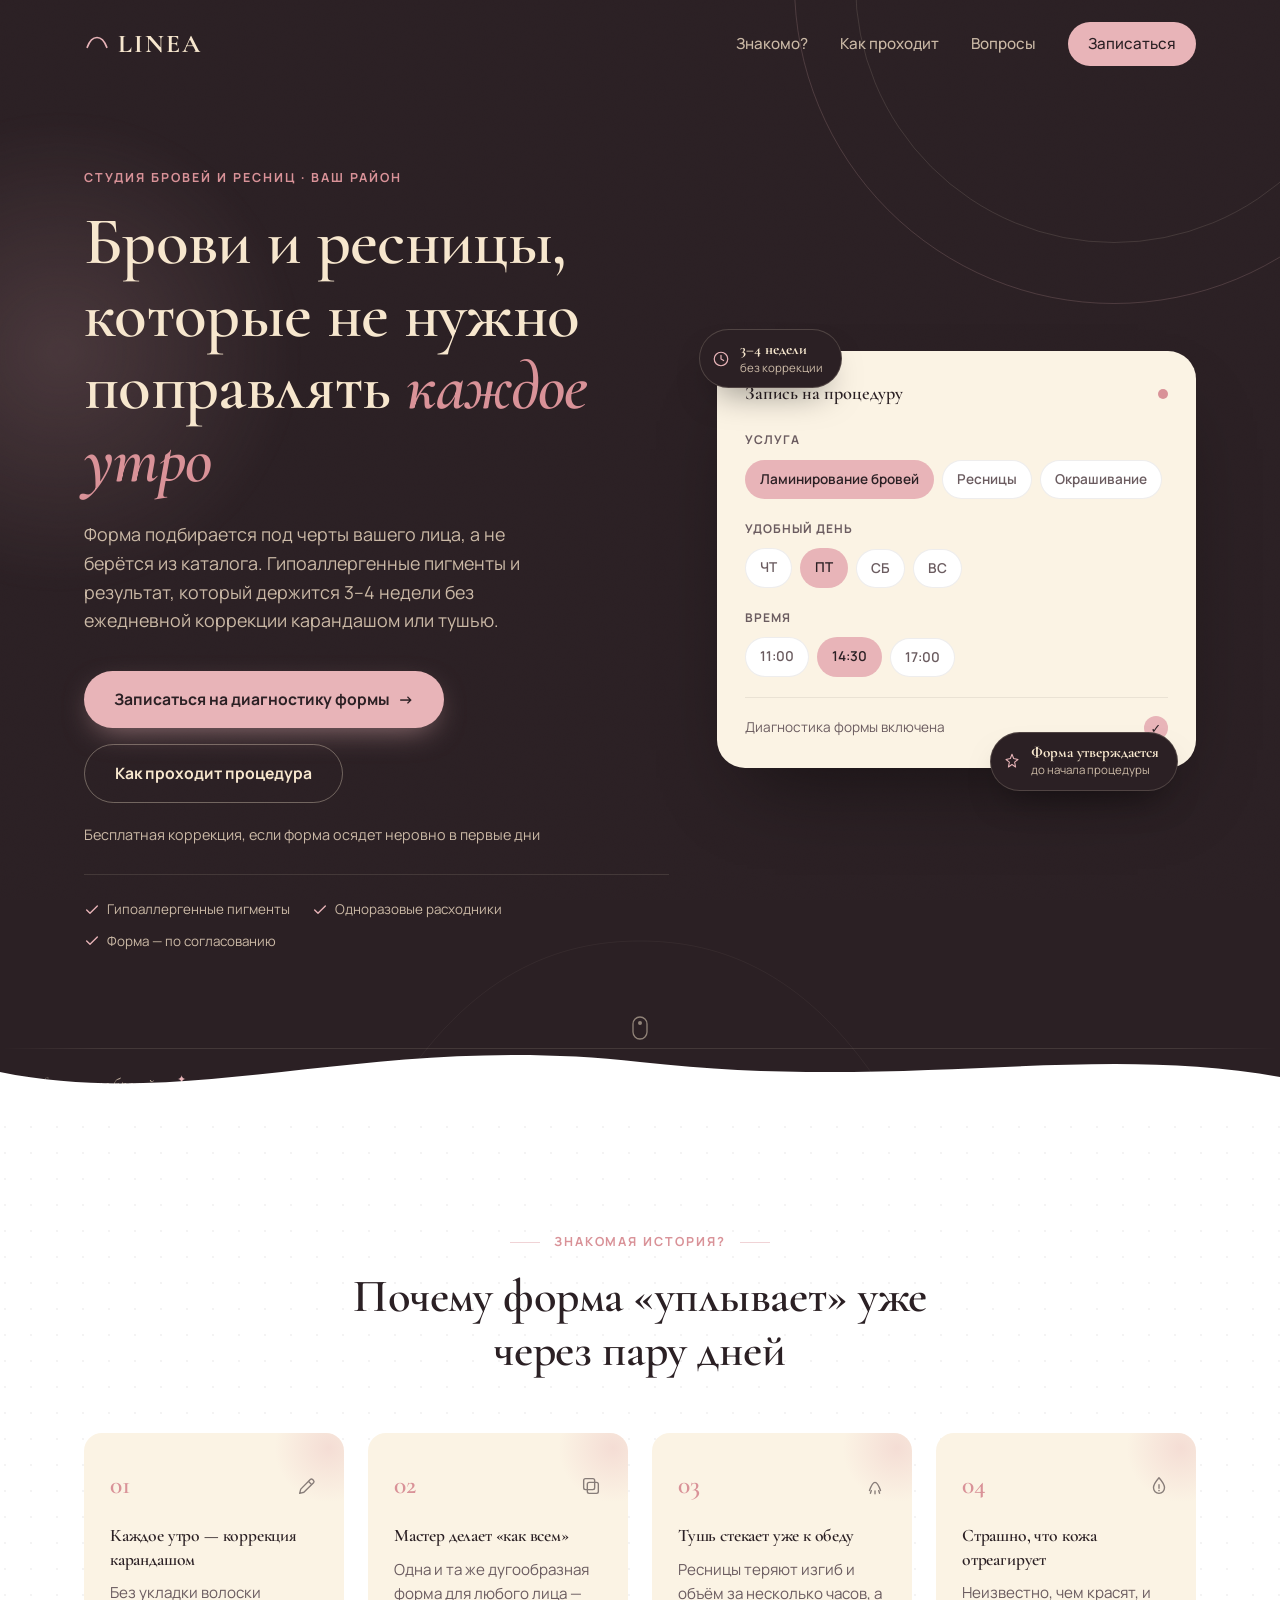
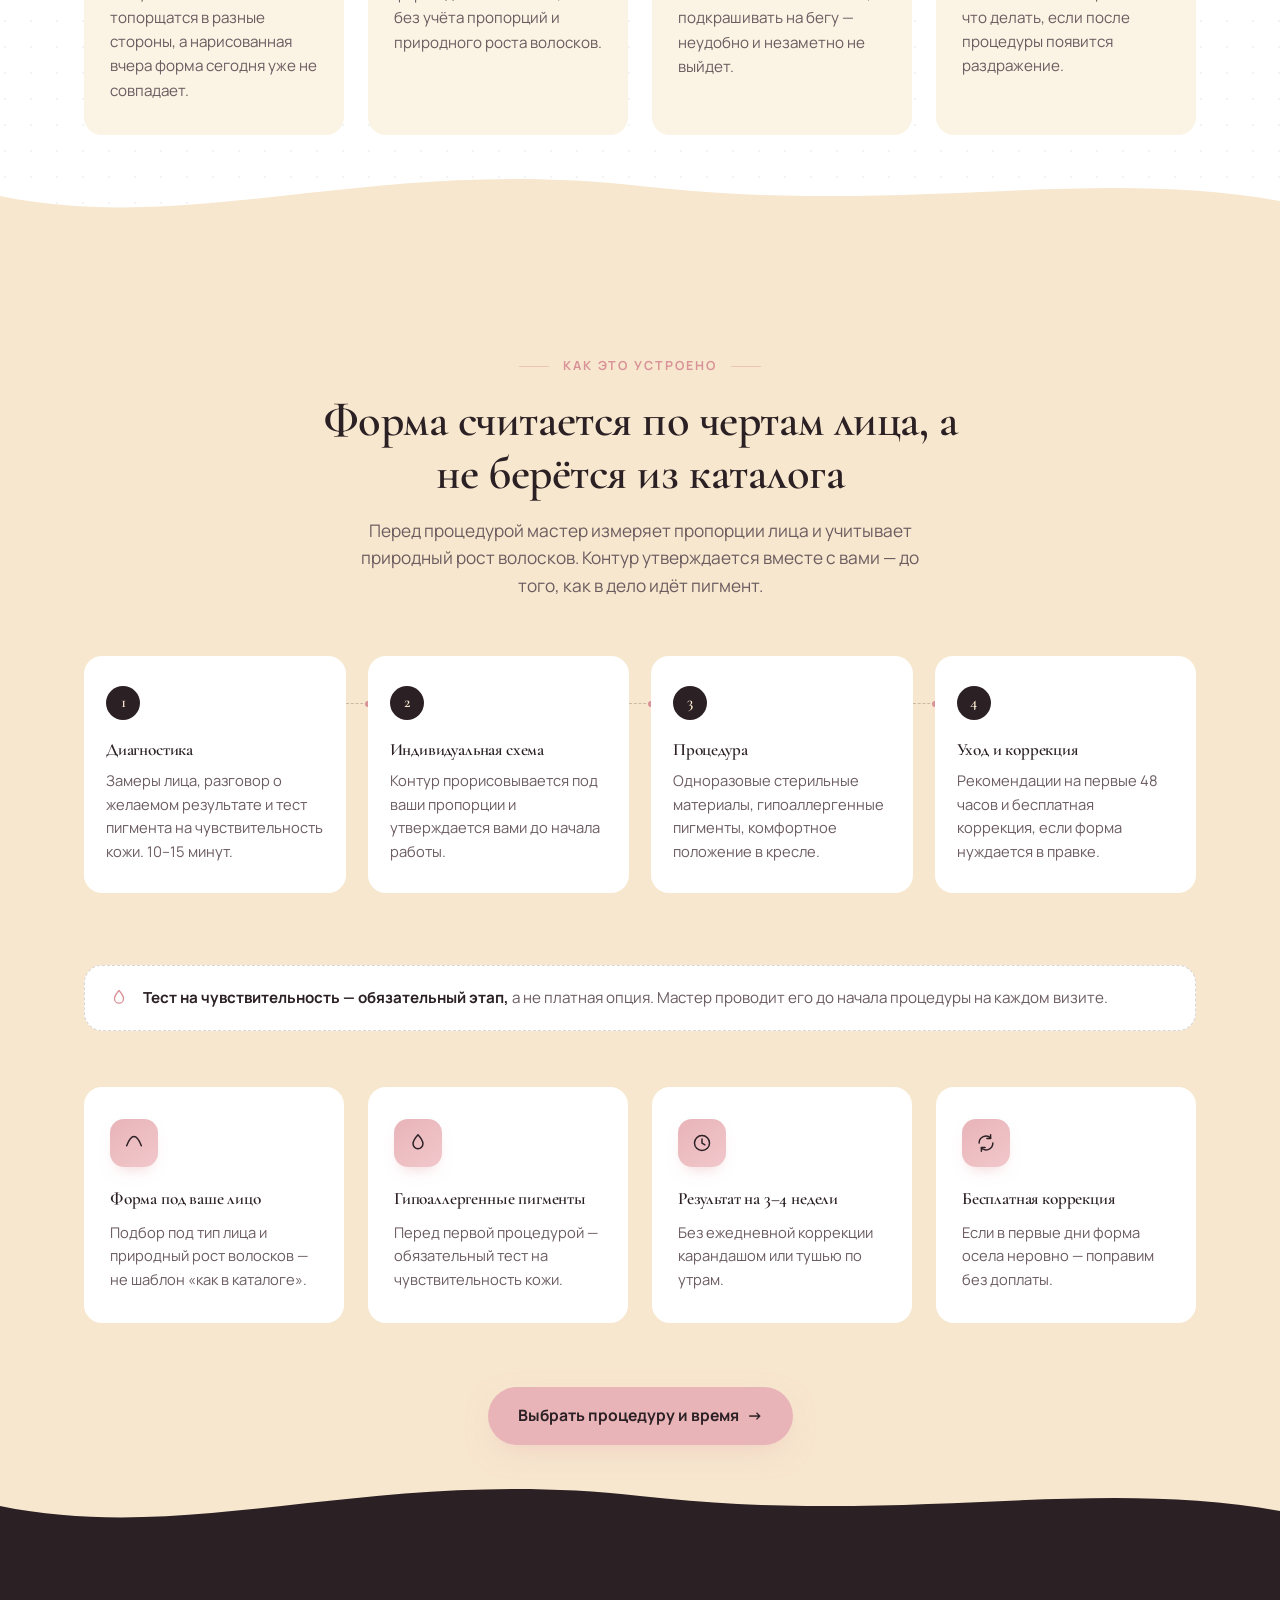
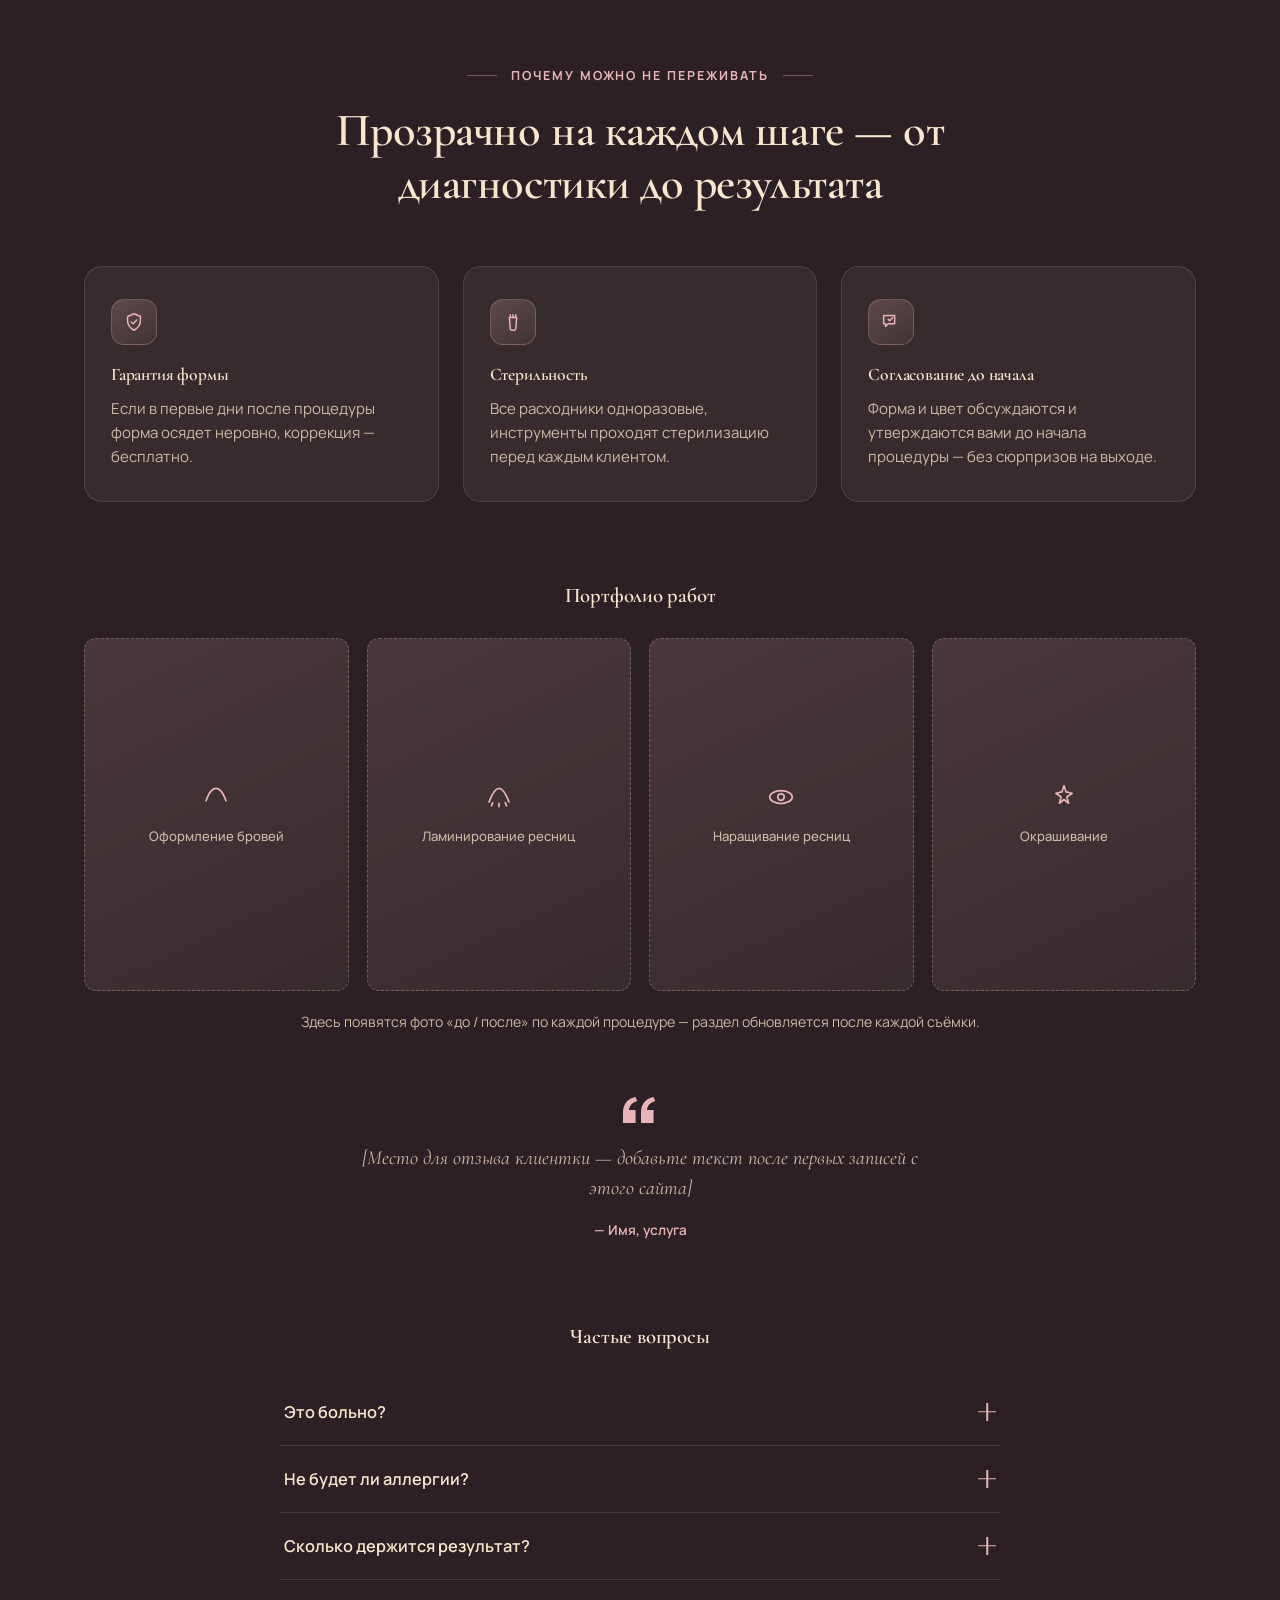
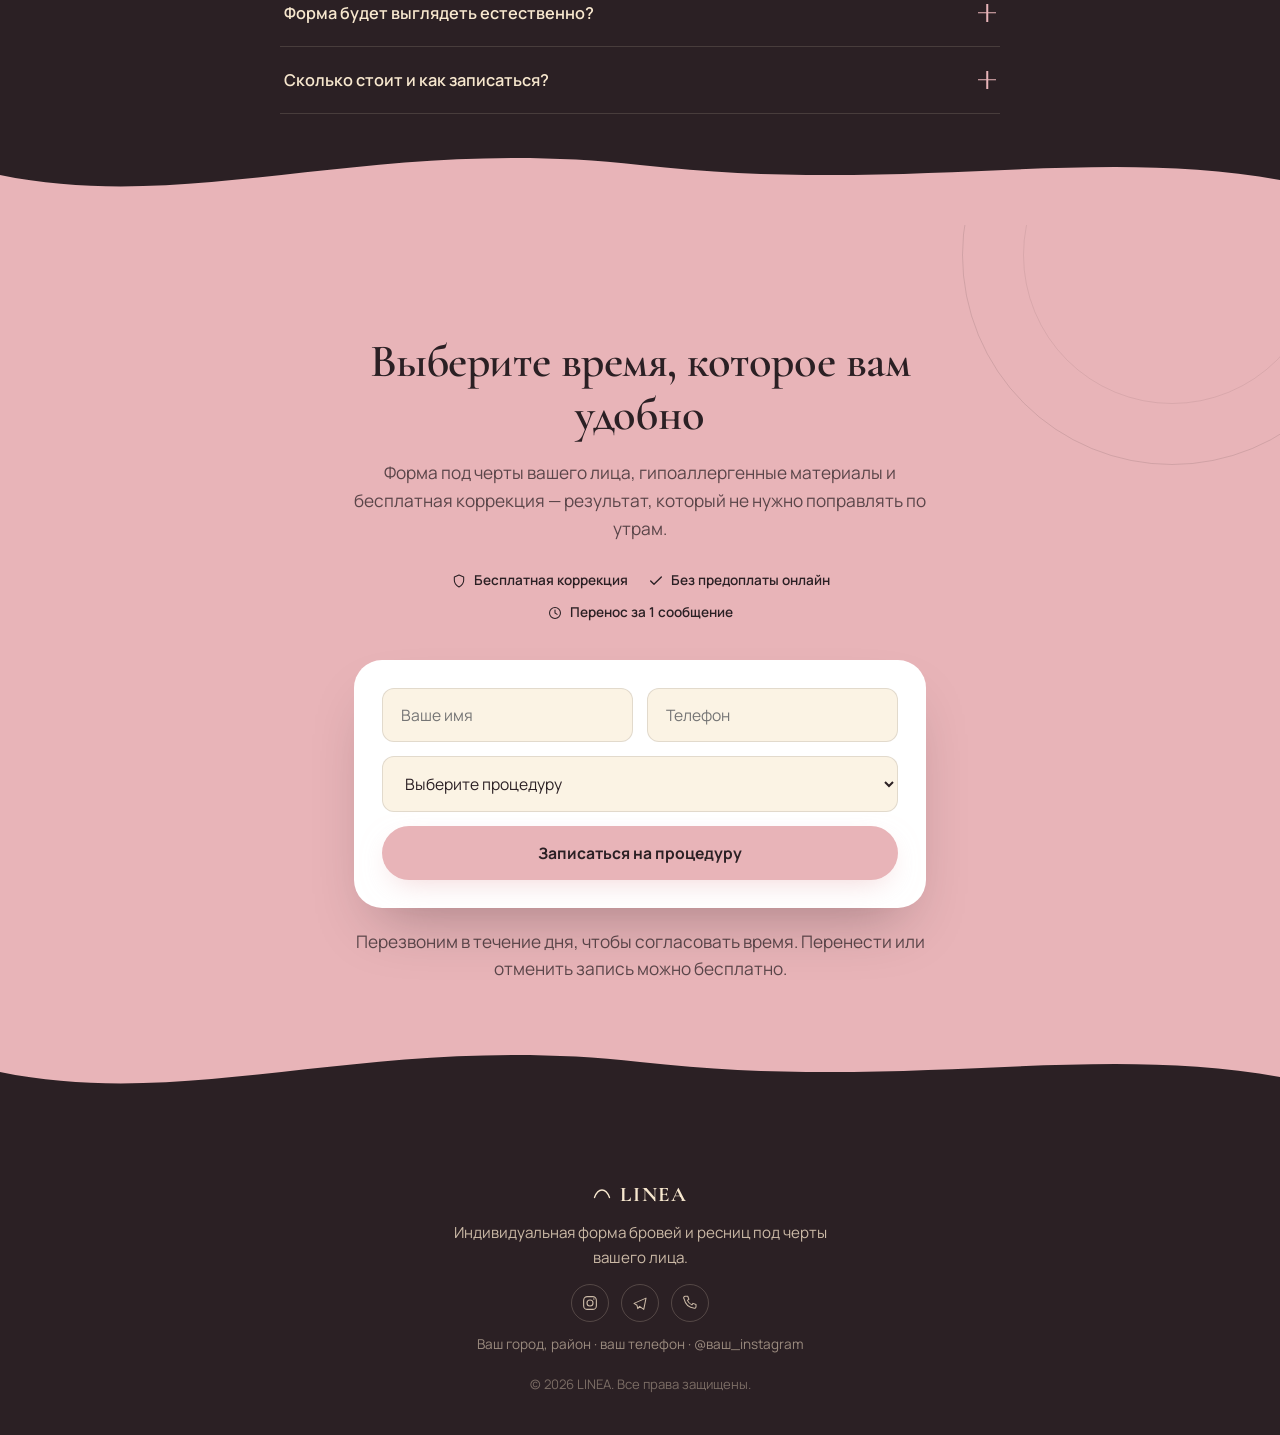
==== commit 792cd037: "Fix invisible hero content when JS doesn't run or hero is tall The scroll-reveal effect hid every .r" ====
--- a/beauty-salon-landing/index.html
+++ b/beauty-salon-landing/index.html
@@ -49,7 +49,7 @@
     </svg>
 
     <div class="container hero-inner">
-      <div class="hero-copy reveal">
+      <div class="hero-copy">
         <p class="kicker">Студия бровей и ресниц · ваш район</p>
         <h1>
           Брови и ресницы, которые не нужно<br class="hide-mobile">
@@ -84,7 +84,7 @@
         </div>
       </div>
 
-      <div class="hero-visual reveal" style="--delay:120ms">
+      <div class="hero-visual">
         <div class="booking-card" id="booking-card">
           <div class="booking-card__head">
             <span class="booking-card__title">Запись на процедуру</span>
--- a/beauty-salon-landing/style.css
+++ b/beauty-salon-landing/style.css
@@ -1145,13 +1145,19 @@
 /* ---------- reveal animation ---------- */
 
 .reveal {
+  transition: opacity 0.7s var(--ease), transform 0.7s var(--ease);
+  transition-delay: var(--delay, 0ms);
+}
+
+/* Hidden-until-scrolled-into-view only once JS confirms it can reveal it again.
+   Without this guard, a JS-less viewer (e.g. iOS Quick Look) leaves every
+   .reveal element permanently invisible. */
+.has-js .reveal {
   opacity: 0;
   transform: translateY(24px);
-  transition: opacity 0.7s var(--ease), transform 0.7s var(--ease);
-  transition-delay: var(--delay, 0ms);
-}
-
-.reveal.is-visible {
+}
+
+.has-js .reveal.is-visible {
   opacity: 1;
   transform: translateY(0);
 }
